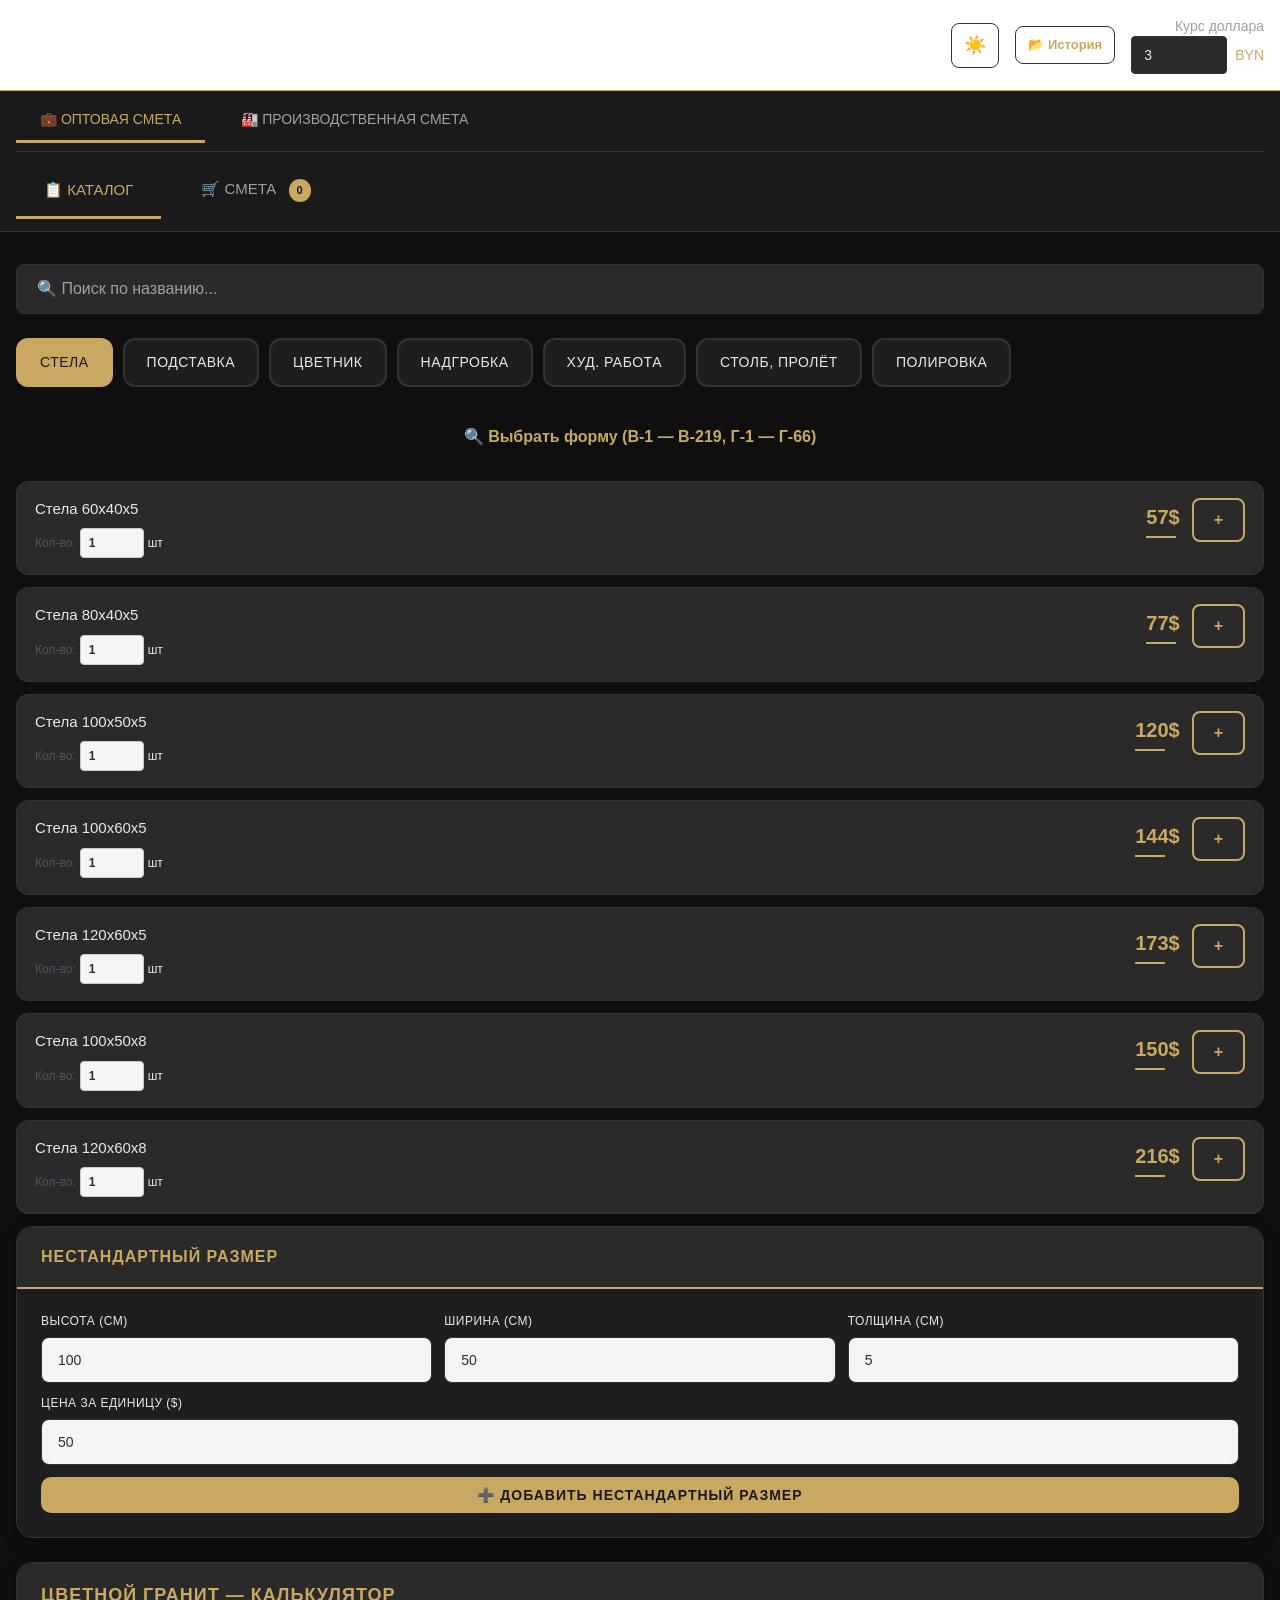
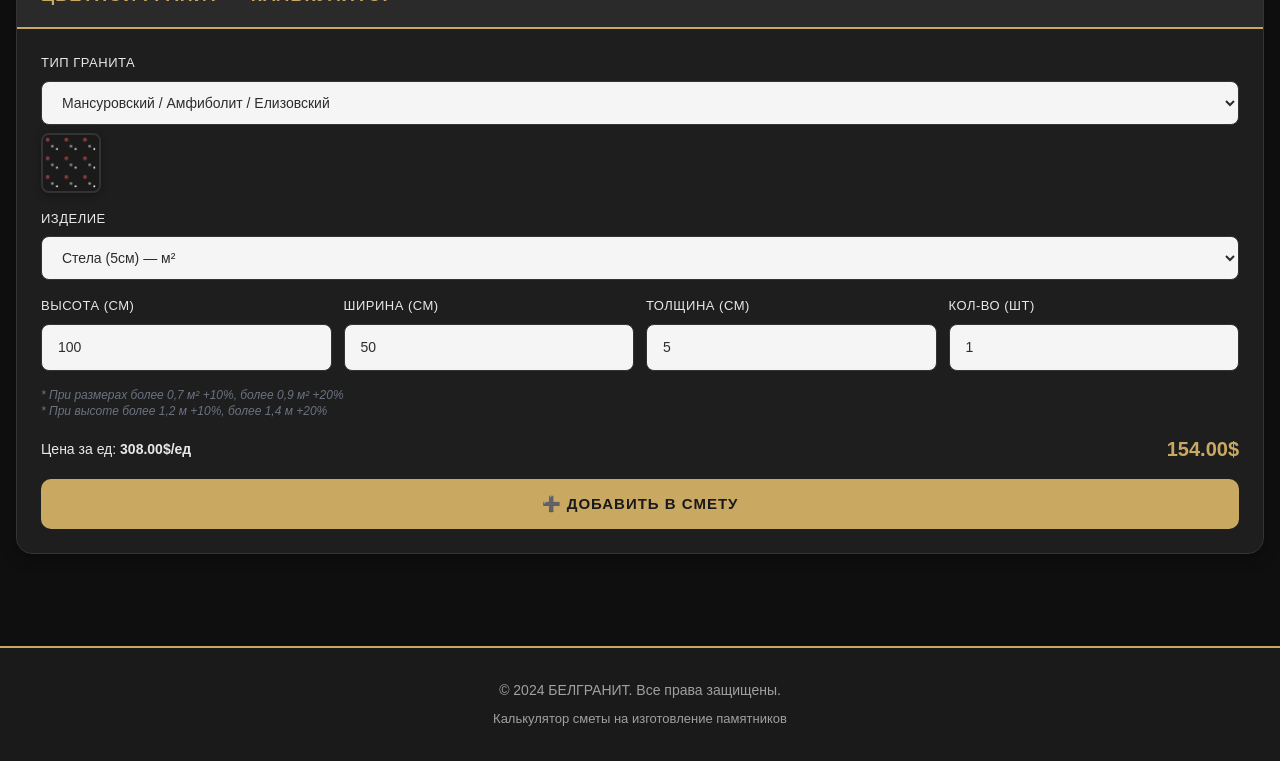
==== index.html @ 0e10f65a "BELGRANIT smeta calculator" ====
<!DOCTYPE html>
<html lang="ru">
<head>
  <meta charset="UTF-8">
  <meta name="viewport" content="width=device-width, initial-scale=1.0">
  <title>БЕЛГРАНИТ - Калькулятор сметы</title>
  <script src="tailwind.min.js"></script>
  <link rel="stylesheet" href="styles.css">
</head>
<body class="bg-gray-50">

<!-- Header -->
<header class="bg-white border-b shadow-sm sticky top-0 z-50">
  <div class="container mx-auto px-4 py-4">
    <div class="flex items-center justify-between">
      <div class="flex items-center gap-4">
        <img src="logo.png" alt="БЕЛГРАНИТ" class="h-14" onerror="this.style.display='none'">
      </div>
      <div class="flex items-center gap-4">
        <button id="theme_btn" onclick="toggleTheme()" title="Сменить тему"
          style="background:transparent; border:1px solid var(--border); border-radius:8px; padding:8px 12px; cursor:pointer; font-size:18px; color:var(--text);">🌙</button>
        <button onclick="showHistoryModal()" title="История смет"
          style="background:transparent; border:1px solid var(--border); border-radius:8px; padding:8px 12px; cursor:pointer; font-size:13px; color:var(--primary); font-weight:600;">
          📂 История
        </button>
        <div class="text-right">
          <div class="text-sm" style="color: var(--text-light);">Курс доллара</div>
          <div class="flex items-center gap-2">
            <input type="number" id="rate" value="3" step="0.01" class="w-24 px-3 py-2 border rounded text-sm" oninput="updateRate()" style="background: var(--dark-light); color: var(--text); border-color: var(--border);">
            <span class="text-sm font-medium" style="color: var(--primary);">BYN</span>
          </div>
        </div>
      </div>
    </div>
  </div>
</header>
</header>

<!-- Main Tabs -->
<div class="bg-white border-b" style="background: var(--dark); border-color: var(--border);">
  <div class="container mx-auto px-4">
    <!-- Mode Switcher -->
    <div class="flex gap-3 py-2 border-b" style="border-color: var(--border);">
      <button id="mode_wholesale" onclick="switchMode('wholesale')" class="mode-tab active">
        💼 ОПТОВАЯ СМЕТА
      </button>
      <button id="mode_production" onclick="switchMode('production')" class="mode-tab">
        🏭 ПРОИЗВОДСТВЕННАЯ СМЕТА
      </button>
    </div>
    
    <!-- View Tabs -->
    <div class="flex gap-3 py-3">
      <button id="tab_catalog" onclick="switchTab('catalog')" class="main-tab active">
        📋 КАТАЛОГ
      </button>
      <button id="tab_estimate" onclick="switchTab('estimate')" class="main-tab">
        🛒 СМЕТА <span id="cart_count" class="cart-badge">0</span>
      </button>
    </div>
  </div>
</div>

<!-- Catalog View -->
<div id="catalog_view" class="container mx-auto px-4 py-8" style="background: var(--bg);">
  
  <!-- Search -->
  <div class="mb-6">
    <input type="text" id="search" placeholder="🔍 Поиск по названию..." class="w-full px-5 py-3 border rounded-lg text-base" oninput="filterItems()" style="background: var(--dark-light); color: var(--text); border-color: var(--border);">
  </div>

  <!-- Category Tabs -->
  <div class="category-tabs mb-8">
    <button class="cat-tab active" data-cat="stele" onclick="switchCategory('stele')">Стела</button>
    <button class="cat-tab" data-cat="pedestal" onclick="switchCategory('pedestal')">Подставка</button>
    <button class="cat-tab" data-cat="flowerbed" onclick="switchCategory('flowerbed')">Цветник</button>
    <button class="cat-tab" data-cat="gravestone" onclick="switchCategory('gravestone')">Надгробка</button>
    <button class="cat-tab" data-cat="art" onclick="switchCategory('art')">Худ. работа</button>
    <button class="cat-tab" data-cat="post" onclick="switchCategory('post')">Столб, пролёт</button>
    <button class="cat-tab" data-cat="polish" onclick="switchCategory('polish')">Полировка</button>
  </div>

  <!-- Form Selector -->
  <div class="mb-8 text-center">
    <button onclick="showFormSelector()" class="text-base font-semibold hover:underline" style="color: var(--primary);">
      🔍 Выбрать форму (В-1 — В-219, Г-1 — Г-66)
    </button>
  </div>

  <!-- Items List -->
  <div id="items_list" class="space-y-3"></div>

  <!-- Granite Calculator -->
  <div id="granite_calculator" class="card mt-6">
    <div class="card-header">
      <h3 class="font-bold text-lg">ЦВЕТНОЙ ГРАНИТ — КАЛЬКУЛЯТОР</h3>
    </div>
    <div class="card-body space-y-4">
      <div>
        <label class="label">Тип гранита</label>
        <select id="granite_type" class="input-field" onchange="calcGranite()">
          <option value="mansurovsky">Мансуровский / Амфиболит / Елизовский</option>
          <option value="kapustinsky">Капустинский / Уральский серый</option>
          <option value="pokostovsky">Мрамор «Коелга» / Лабрадорит / Покостовский</option>
          <option value="baltikgrin">Балтик-грин / Бармораль ред / Куру грей</option>
          <option value="aurora">Аврора / Лезник / Висконт-Уайт</option>
          <option value="bluepearl">Блю перл</option>
          <option value="gabbro">Габбро-диабаз</option>
        </select>
        <div id="granite_colors" class="flex gap-2 mt-2"></div>
      </div>
      <div>
        <label class="label">Изделие</label>
        <select id="granite_product" class="input-field" onchange="calcGranite()">
          <option value="stele_5">Стела (5см) — м²</option>
          <option value="stele_8">Стела (8см) — м²</option>
          <option value="stele_10">Стела (10см) — м²</option>
          <option value="gravestone_3">Надгробка (3см) — м²</option>
          <option value="gravestone_5">Надгробка (5см) — м²</option>
          <option value="gravestone_8">Надгробка (8см) — м²</option>
          <option value="pedestal">Подставка — м³</option>
          <option value="flowerbed">Цветник 8х5 — м.п.</option>
          <option value="post">Столб 10х10 — м.п.</option>
        </select>
      </div>
      <div class="grid grid-cols-4 gap-3">
        <div>
          <label class="label">Высота (см)</label>
          <input type="number" id="granite_h" value="100" class="input-field" oninput="calcGranite()">
        </div>
        <div>
          <label class="label">Ширина (см)</label>
          <input type="number" id="granite_w" value="50" class="input-field" oninput="calcGranite()">
        </div>
        <div>
          <label class="label">Толщина (см)</label>
          <input type="number" id="granite_t" value="5" class="input-field" oninput="calcGranite()">
        </div>
        <div>
          <label class="label">Кол-во (шт)</label>
          <input type="number" id="granite_qty" value="1" min="1" class="input-field" oninput="calcGranite()">
        </div>
      </div>
      <div class="text-xs text-gray-500 italic">
        * При размерах более 0,7 м² +10%, более 0,9 м² +20%<br>
        * При высоте более 1,2 м +10%, более 1,4 м +20%
      </div>
      <div class="flex items-center justify-between text-sm">
        <span>Цена за ед: <strong id="granite_unit_price">94$/ед</strong></span>
        <span class="text-xl font-bold text-primary" id="granite_total">47.00$</span>
      </div>
      <button onclick="addGraniteToCart()" class="btn-add w-full">
        ➕ Добавить в смету
      </button>
    </div>
  </div>

</div>

<!-- Estimate View -->
<div id="estimate_view" class="container mx-auto px-4 py-8 hidden" style="background: var(--bg);">
  
  <div class="grid grid-cols-1 lg:grid-cols-3 gap-8">
    
    <!-- Cart Items -->
    <div class="lg:col-span-2">
      <div class="card">
        <div class="card-header flex justify-between items-center">
          <h3 class="font-bold text-lg">Позиции сметы</h3>
          <button onclick="clearCart()" class="text-sm text-red-600 hover:text-red-800">Очистить всё</button>
        </div>
        <div class="card-body">
          <div id="cart_items" class="space-y-2"></div>
          <div id="cart_empty" class="text-center py-8 text-gray-400">
            Смета пуста. Добавьте позиции из каталога.
          </div>
        </div>
      </div>

      <!-- Client Info -->
      <div class="card mt-4">
        <div class="card-header">
          <h3 class="font-bold">Информация о заказчике</h3>
        </div>
        <div class="card-body space-y-3">
          <div class="grid grid-cols-2 gap-3">
            <input type="text" id="client_name" placeholder="ФИО заказчика" class="input-field">
            <input type="tel" id="client_phone" placeholder="+375 29 123-45-67" class="input-field">
          </div>
          <div>
            <input type="date" id="order_date" class="input-field">
          </div>
          <textarea id="order_note" rows="2" placeholder="Примечание..." class="input-field"></textarea>
        </div>
      </div>
    </div>

    <!-- Summary -->
    <div class="lg:col-span-1">
      <div class="card sticky top-20">
        <div class="summary-header">ИТОГО</div>
        <div class="card-body space-y-3">
          <div class="summary-row">
            <span>Позиций:</span>
            <span id="sum_count">0</span>
          </div>

          <!-- Наценка / Скидка -->
          <div class="space-y-2 pb-2" style="border-bottom: 1px solid var(--border);">
            <div class="flex items-center gap-2">
              <label class="text-xs" style="color:var(--text-light); width:70px;">Наценка %</label>
              <input type="number" id="markup_val" value="0" min="0" max="200" step="1"
                class="w-20 px-2 py-1 text-sm border rounded"
                style="background:var(--input-bg);color:var(--input-text);"
                onchange="setMarkup(this.value)">
            </div>
            <div class="flex items-center gap-2">
              <label class="text-xs" style="color:var(--text-light); width:70px;">Скидка %</label>
              <input type="number" id="discount_val" value="0" min="0" max="100" step="1"
                class="w-20 px-2 py-1 text-sm border rounded"
                style="background:var(--input-bg);color:var(--input-text);"
                onchange="setDiscount(this.value)">
            </div>
          </div>

          <!-- Разбивка по категориям -->
          <div id="category_breakdown" class="space-y-0 text-sm"></div>

          <div class="summary-row" style="border-top: 1px solid var(--border); padding-top:10px;">
            <span>Итого ($):</span>
            <span id="sum_usd" style="color:var(--primary); font-weight:700;">$0</span>
          </div>
          <div class="summary-row font-bold text-lg">
            <span>Итого (BYR):</span>
            <span id="sum_byr" class="text-primary">0 руб.</span>
          </div>
          
          <div class="pt-3 space-y-2" style="border-top: 1px solid var(--border);">
            <button onclick="saveEstimate()" class="btn-secondary w-full">💾 Сохранить смету</button>
            <button onclick="printEstimate()" class="btn-primary w-full">🖨 Печать</button>
            <button onclick="copyEstimate()" class="btn-secondary w-full">📋 Копировать</button>
            <div class="text-center text-sm mt-3" style="color:var(--text-light)">Поделиться:</div>
            <div class="flex gap-2 justify-center flex-wrap">
              <button onclick="shareViber()" class="share-btn">
                <svg width="16" height="16" viewBox="0 0 24 24" fill="currentColor"><path d="M11.4 0C9.473.028 5.333.344 3.02 2.467 1.302 4.187.696 6.7.633 9.817.57 12.933.488 18.617 6.55 20.42h.005l-.004 2.539s-.037.98.61 1.177c.777.237 1.234-.5 1.98-1.302.407-.44.97-1.084 1.397-1.58 3.85.323 6.812-.417 7.149-.525.776-.253 5.176-.816 5.892-6.657.74-6.02-.36-9.83-2.34-11.546l-.01-.005C19.683.51 15.756.015 11.4 0zm.058 1.693c3.88.014 7.36.44 8.827 1.827 1.67 1.55 2.577 4.94 1.91 10.28-.616 4.94-4.05 5.22-4.71 5.43-.28.09-2.88.737-6.14.465 0 0-2.43 2.93-3.19 3.71-.12.13-.26.17-.35.15-.13-.03-.17-.19-.16-.41l.02-4.19c-5.12-1.48-4.8-6.38-4.74-8.97.055-2.6.567-4.73 2.02-6.15 1.862-1.82 5.41-2.134 7.45-2.14z"/></svg>
                Viber
              </button>
              <button onclick="shareTG()" class="share-btn">
                <svg width="16" height="16" viewBox="0 0 24 24" fill="currentColor"><path d="M12 0C5.373 0 0 5.373 0 12s5.373 12 12 12 12-5.373 12-12S18.627 0 12 0zm5.894 8.221l-1.97 9.28c-.145.658-.537.818-1.084.508l-3-2.21-1.446 1.394c-.14.18-.357.295-.6.295-.002 0-.003 0-.005 0l.213-3.054 5.56-5.022c.24-.213-.054-.334-.373-.121l-6.869 4.326-2.96-.924c-.64-.203-.658-.64.135-.954l11.566-4.458c.538-.196 1.006.128.832.941z"/></svg>
                Telegram
              </button>
              <button onclick="shareWA()" class="share-btn">
                <svg width="16" height="16" viewBox="0 0 24 24" fill="currentColor"><path d="M17.472 14.382c-.297-.149-1.758-.867-2.03-.967-.273-.099-.471-.148-.67.15-.197.297-.767.966-.94 1.164-.173.199-.347.223-.644.075-.297-.15-1.255-.463-2.39-1.475-.883-.788-1.48-1.761-1.653-2.059-.173-.297-.018-.458.13-.606.134-.133.298-.347.446-.52.149-.174.198-.298.298-.497.099-.198.05-.371-.025-.52-.075-.149-.669-1.612-.916-2.207-.242-.579-.487-.5-.669-.51-.173-.008-.371-.01-.57-.01-.198 0-.52.074-.792.372-.272.297-1.04 1.016-1.04 2.479 0 1.462 1.065 2.875 1.213 3.074.149.198 2.096 3.2 5.077 4.487.709.306 1.262.489 1.694.625.712.227 1.36.195 1.871.118.571-.085 1.758-.719 2.006-1.413.248-.694.248-1.289.173-1.413-.074-.124-.272-.198-.57-.347m-5.421 7.403h-.004a9.87 9.87 0 01-5.031-1.378l-.361-.214-3.741.982.998-3.648-.235-.374a9.86 9.86 0 01-1.51-5.26c.001-5.45 4.436-9.884 9.888-9.884 2.64 0 5.122 1.03 6.988 2.898a9.825 9.825 0 012.893 6.994c-.003 5.45-4.437 9.884-9.885 9.884m8.413-18.297A11.815 11.815 0 0012.05 0C5.495 0 .16 5.335.157 11.892c0 2.096.547 4.142 1.588 5.945L.057 24l6.305-1.654a11.882 11.882 0 005.683 1.448h.005c6.554 0 11.89-5.335 11.893-11.893a11.821 11.821 0 00-3.48-8.413Z"/></svg>
                WhatsApp
              </button>
            </div>
          </div>
        </div>
      </div>
    </div>

  </div>
</div>

<!-- History Modal -->
<div id="history_modal" class="modal hidden">
  <div class="modal-content">
    <div class="flex justify-between items-center mb-4">
      <h3 class="text-lg font-bold" style="color:var(--primary)">📂 История смет</h3>
      <button onclick="closeHistoryModal()" style="font-size:24px; background:none; border:none; cursor:pointer; color:var(--text);">&times;</button>
    </div>
    <div id="history_list" class="max-h-96 overflow-y-auto space-y-1"></div>
  </div>
</div>

<!-- Form Selector Modal -->
<div id="form_modal" class="modal hidden">
  <div class="modal-content">
    <div class="flex justify-between items-center mb-4">
      <h3 class="text-lg font-bold">Выбор формы стелы</h3>
      <button onclick="closeFormModal()" class="text-2xl">&times;</button>
    </div>
    <div class="mb-4">
      <input type="text" id="form_search" placeholder="Поиск формы (В-1, Г-10...)" class="input-field" oninput="filterForms()">
    </div>
    <div id="forms_list" class="max-h-96 overflow-y-auto space-y-1"></div>
  </div>
</div>

<!-- Footer -->
<footer style="background: var(--dark); border-top: 2px solid var(--primary); margin-top: 60px;">
  <div class="container mx-auto px-4 py-8">
    <div class="text-center">
      <p style="color: var(--text-light); font-size: 14px;">
        © 2024 БЕЛГРАНИТ. Все права защищены.
      </p>
      <p style="color: var(--text-light); font-size: 13px; margin-top: 8px;">
        Калькулятор сметы на изготовление памятников
      </p>
    </div>
  </div>
</footer>

<script src="app.js"></script>
</body>
</html>
---- styles.css ----
/* БЕЛГРАНИТ Calculator - Inspired by belgranit.by */

:root {
  --primary: #c9a961;
  --primary-dark: #a08647;
  --primary-light: #d4b876;
  --dark: #1a1a1a;
  --dark-light: #2a2a2a;
  --dark-lighter: #3a3a3a;
  --bg: #0f0f0f;
  --card-bg: #1e1e1e;
  --text: #e8e8e8;
  --text-light: #a0a0a0;
  --border: #333333;
  --shadow: rgba(201, 169, 97, 0.15);
  --input-bg: #f5f5f5;
  --input-text: #2c2c2c;
}

* {
  margin: 0;
  padding: 0;
  box-sizing: border-box;
}

body {
  font-family: 'Segoe UI', 'Roboto', 'Arial', sans-serif;
  background: var(--bg);
  color: var(--text);
  line-height: 1.6;
}

.container {
  max-width: 1200px;
}

/* Header */
header {
  background: var(--dark);
  border-bottom: 2px solid var(--primary);
  box-shadow: 0 2px 10px rgba(0,0,0,0.5);
}

/* Tabs */
.mode-tab {
  padding: 10px 24px;
  border: none;
  background: transparent;
  font-weight: 500;
  font-size: 14px;
  color: var(--text-light);
  cursor: pointer;
  border-radius: 0;
  transition: all 0.3s ease;
  border-bottom: 3px solid transparent;
}

.mode-tab.active {
  background: transparent;
  color: var(--primary);
  border-bottom-color: var(--primary);
}

.mode-tab:hover:not(.active) {
  color: var(--primary-light);
}

.main-tab {
  padding: 14px 28px;
  border: none;
  background: transparent;
  font-weight: 500;
  font-size: 15px;
  color: var(--text-light);
  cursor: pointer;
  border-bottom: 3px solid transparent;
  transition: all 0.3s ease;
}

.main-tab.active {
  color: var(--primary);
  border-bottom-color: var(--primary);
}

.main-tab:hover:not(.active) {
  color: var(--primary-light);
}

.cart-badge {
  display: inline-block;
  background: var(--primary);
  color: var(--dark);
  font-size: 11px;
  padding: 3px 8px;
  border-radius: 12px;
  margin-left: 8px;
  font-weight: 700;
}

/* Category Tabs */
.category-tabs {
  display: flex;
  gap: 10px;
  overflow-x: auto;
  padding-bottom: 6px;
}

.cat-tab {
  padding: 12px 22px;
  border: 2px solid var(--border);
  background: var(--card-bg);
  border-radius: 12px;
  font-size: 14px;
  font-weight: 500;
  color: var(--text);
  cursor: pointer;
  white-space: nowrap;
  transition: all 0.3s ease;
  text-transform: uppercase;
  letter-spacing: 0.5px;
}

.cat-tab:hover {
  border-color: var(--primary);
  color: var(--primary);
  background: var(--dark-light);
}

.cat-tab.active {
  background: var(--primary);
  color: var(--dark);
  border-color: var(--primary);
}

/* Art Subcategory Tabs */
.art-subcategory-tabs {
  display: flex;
  gap: 8px;
  overflow-x: auto;
  padding: 16px 0;
  border-bottom: 1px solid var(--border);
}

.art-subcat-tab {
  padding: 10px 18px;
  border: 1px solid var(--border);
  background: var(--card-bg);
  border-radius: 8px;
  font-size: 13px;
  font-weight: 500;
  color: var(--text-light);
  cursor: pointer;
  white-space: nowrap;
  transition: all 0.3s ease;
}

.art-subcat-tab:hover {
  border-color: var(--primary);
  color: var(--primary);
}

.art-subcat-tab.active {
  background: var(--primary);
  color: var(--dark);
  border-color: var(--primary);
}

/* Cards */
.card {
  background: var(--card-bg);
  border-radius: 16px;
  border: 1px solid var(--border);
  overflow: hidden;
  box-shadow: 0 4px 15px rgba(0,0,0,0.3);
}

.card-header {
  background: var(--dark-light);
  padding: 18px 24px;
  border-bottom: 2px solid var(--primary);
}

.card-header h3 {
  color: var(--primary);
  text-transform: uppercase;
  letter-spacing: 1px;
  font-weight: 600;
}

.card-body {
  padding: 24px;
}

/* Item Card */
.item-card {
  display: flex;
  justify-content: space-between;
  align-items: flex-start;
  padding: 16px 18px;
  background: var(--dark-light);
  border: 1px solid var(--border);
  border-radius: 12px;
  transition: all 0.3s ease;
  gap: 14px;
}

.item-card:hover {
  border-color: var(--primary);
  box-shadow: 0 0 15px var(--shadow);
  background: var(--dark-lighter);
}

.item-name {
  font-weight: 500;
  color: var(--text);
  font-size: 15px;
}

.item-unit {
  font-size: 12px;
  color: var(--text-light);
}

.item-price {
  font-size: 20px;
  font-weight: 700;
  color: var(--primary);
}

.item-add-btn {
  padding: 8px 20px;
  background: transparent;
  border: 2px solid var(--primary);
  border-radius: 8px;
  font-size: 16px;
  font-weight: 600;
  color: var(--primary);
  cursor: pointer;
  transition: all 0.3s ease;
}

.item-add-btn:hover {
  background: var(--primary);
  color: var(--dark);
}

/* Form Elements */
.label {
  display: block;
  font-size: 13px;
  font-weight: 500;
  color: var(--text);
  margin-bottom: 8px;
  text-transform: uppercase;
  letter-spacing: 0.5px;
}

.input-field {
  width: 100%;
  padding: 12px 16px;
  border: 1px solid var(--border);
  border-radius: 8px;
  font-size: 14px;
  transition: all 0.3s ease;
  background: var(--input-bg);
  color: var(--input-text);
}

.input-field:focus {
  outline: none;
  border-color: var(--primary);
  box-shadow: 0 0 0 2px rgba(201, 169, 97, 0.2);
}

/* Small input fields in cards and cart */
.item-card input[type="number"],
.cart-item input[type="number"] {
  background: var(--input-bg) !important;
  color: var(--input-text) !important;
  border: 1px solid #ccc !important;
  padding: 6px 8px !important;
  font-weight: 600 !important;
}

.item-card input[type="number"]:focus,
.cart-item input[type="number"]:focus {
  border-color: var(--primary) !important;
  outline: none !important;
}

/* Buttons */
.btn-add {
  padding: 14px 28px;
  background: var(--primary);
  color: var(--dark);
  border: none;
  border-radius: 10px;
  font-weight: 600;
  font-size: 15px;
  cursor: pointer;
  transition: all 0.3s ease;
  text-transform: uppercase;
  letter-spacing: 1px;
}

.btn-add:hover {
  background: var(--primary-light);
  box-shadow: 0 4px 20px var(--shadow);
}

.btn-primary {
  padding: 14px 28px;
  background: var(--primary);
  color: var(--dark);
  border: none;
  border-radius: 10px;
  font-weight: 600;
  font-size: 14px;
  cursor: pointer;
  transition: all 0.3s ease;
  text-transform: uppercase;
  letter-spacing: 0.5px;
}

.btn-primary:hover {
  background: var(--primary-light);
  box-shadow: 0 4px 20px var(--shadow);
}

.btn-secondary {
  padding: 12px 26px;
  background: transparent;
  color: var(--text);
  border: 2px solid var(--border);
  border-radius: 10px;
  font-weight: 500;
  font-size: 14px;
  cursor: pointer;
  transition: all 0.3s ease;
  text-transform: uppercase;
  letter-spacing: 0.5px;
}

.btn-secondary:hover {
  border-color: var(--primary);
  color: var(--primary);
}

.share-btn {
  padding: 10px 18px;
  background: var(--dark-light);
  border: 1px solid var(--border);
  border-radius: 8px;
  font-size: 13px;
  font-weight: 500;
  cursor: pointer;
  transition: all 0.3s ease;
  display: flex;
  align-items: center;
  gap: 8px;
  color: var(--text);
}

.share-btn:hover {
  background: var(--primary);
  color: var(--dark);
  border-color: var(--primary);
}

.share-btn svg {
  fill: currentColor;
}

/* Summary */
.summary-header {
  background: var(--primary);
  color: var(--dark);
  padding: 18px 24px;
  font-weight: 700;
  text-align: center;
  letter-spacing: 1.5px;
  text-transform: uppercase;
  font-size: 16px;
}

.summary-row {
  display: flex;
  justify-content: space-between;
  padding: 12px 0;
  font-size: 15px;
  border-bottom: 1px solid var(--border);
}

.summary-row:last-child {
  border-bottom: none;
}

.text-primary {
  color: var(--primary);
}

/* Cart Item */
.cart-item {
  display: flex;
  justify-content: space-between;
  align-items: flex-start;
  padding: 16px;
  background: var(--dark-light);
  border-radius: 12px;
  margin-bottom: 12px;
  gap: 14px;
  border: 1px solid var(--border);
  transition: all 0.3s ease;
}

.cart-item:hover {
  border-color: var(--primary);
  box-shadow: 0 0 10px var(--shadow);
}

.cart-item-image {
  width: 60px;
  height: 80px;
  object-fit: cover;
  border-radius: 6px;
  border: 1px solid var(--border);
  flex-shrink: 0;
}

.cart-item-remove {
  color: #e74c3c;
  cursor: pointer;
  font-weight: 700;
  font-size: 22px;
  padding: 4px 10px;
  line-height: 1;
  transition: all 0.3s ease;
}

.cart-item-remove:hover {
  background: rgba(231, 76, 60, 0.2);
  border-radius: 6px;
}

.cart-item-remove:hover {
  background: rgba(231, 76, 60, 0.2);
  border-radius: 4px;
}

/* Granite Color Swatches */
.granite-swatch {
  width: 45px;
  height: 45px;
  border-radius: 8px;
  border: 2px solid var(--border);
  cursor: pointer;
  transition: all 0.3s ease;
  box-shadow: 0 2px 8px rgba(0,0,0,0.3);
}

.granite-swatch:hover {
  border-color: var(--primary);
  transform: scale(1.15);
  box-shadow: 0 4px 15px var(--shadow);
}

.granite-texture {
  width: 60px;
  height: 60px;
  border-radius: 8px;
  border: 2px solid var(--border);
  cursor: pointer;
  transition: all 0.3s ease;
  box-shadow: 0 2px 8px rgba(0,0,0,0.3);
}

.granite-texture:hover {
  border-color: var(--primary);
  transform: scale(1.1);
  box-shadow: 0 4px 15px var(--shadow);
}

/* Form Preview Images */
.form-preview {
  width: 60px;
  height: 80px;
  object-fit: cover;
  border-radius: 6px;
  border: 1px solid var(--border);
  background: var(--dark-lighter);
}

.form-preview-placeholder {
  width: 60px;
  height: 60px;
  display: flex;
  align-items: center;
  justify-content: center;
  border-radius: 8px;
  border: 1px solid var(--border);
  background: var(--dark-lighter);
}

/* Modal */
.modal {
  position: fixed;
  top: 0;
  left: 0;
  right: 0;
  bottom: 0;
  background: rgba(0,0,0,0.85);
  display: flex;
  align-items: center;
  justify-content: center;
  z-index: 1000;
  backdrop-filter: blur(5px);
}

.modal-content {
  background: var(--card-bg);
  padding: 28px;
  border-radius: 16px;
  max-width: 650px;
  width: 90%;
  max-height: 85vh;
  overflow-y: auto;
  border: 2px solid var(--primary);
  box-shadow: 0 10px 40px rgba(0,0,0,0.5);
}

.hidden {
  display: none !important;
}

/* Utilities */
.flex-1 {
  flex: 1;
}

/* Search */
#search {
  background: var(--dark-light);
  color: var(--text);
  border: 1px solid var(--border);
}

#search:focus {
  border-color: var(--primary);
}

#search::placeholder {
  color: var(--text-light);
}

/* Scrollbar */
::-webkit-scrollbar {
  width: 10px;
  height: 10px;
}

::-webkit-scrollbar-track {
  background: var(--dark);
}

::-webkit-scrollbar-thumb {
  background: var(--primary);
  border-radius: 0;
}

::-webkit-scrollbar-thumb:hover {
  background: var(--primary-light);
}

/* ═══ PRINT STYLES ═══════════════════════════════════════════════════════════ */
@media print {
  @page {
    size: A4 portrait;
    margin: 10mm 12mm 10mm 12mm;
  }

  /* Скрываем всё лишнее */
  header,
  #tab_catalog, #tab_estimate,
  #mode_wholesale, #mode_production,
  .category-tabs, .art-subcategory-tabs,
  #granite_calculator, #catalog_view,
  .btn-primary, .btn-secondary, .btn-add,
  .share-btn, .item-add-btn,
  .cart-item-remove, .cart-qty-input, .cart-note-input,
  .cart-item input, .cart-item label, .cart-item span.text-xs,
  #markup_val, #discount_val,
  [onclick="clearCart()"],
  .mode-tab, .main-tab,
  footer,
  .modal {
    display: none !important;
  }

  /* Белый фон и чёрный текст */
  *, *::before, *::after {
    background: white !important;
    color: black !important;
    box-shadow: none !important;
    border-color: #ccc !important;
    -webkit-print-color-adjust: exact;
    print-color-adjust: exact;
  }

  body {
    font-size: 9pt;
    line-height: 1.3;
  }

  /* Показываем только смету */
  #estimate_view {
    display: block !important;
    padding: 0 !important;
  }

  /* Сетка — в одну колонку */
  #estimate_view .grid {
    display: block !important;
  }

  /* Карточки */
  .card {
    border: 1px solid #aaa !important;
    border-radius: 0 !important;
    margin-bottom: 4mm !important;
    page-break-inside: avoid;
  }

  .card-header {
    padding: 4px 8px !important;
    border-bottom: 1px solid #aaa !important;
    background: #f0f0f0 !important;
  }

  .card-header h3 {
    font-size: 9pt !important;
    color: black !important;
    letter-spacing: 0 !important;
  }

  .card-body {
    padding: 4px 8px !important;
  }

  /* Позиции сметы — таблицей */
  .cart-item {
    display: grid !important;
    grid-template-columns: auto 1fr auto !important;
    align-items: center !important;
    padding: 2px 4px !important;
    margin-bottom: 0 !important;
    border: none !important;
    border-bottom: 1px solid #e0e0e0 !important;
    border-radius: 0 !important;
    gap: 6px !important;
    background: white !important;
    page-break-inside: avoid;
  }

  .cart-item-image {
    width: 28px !important;
    height: 36px !important;
    border: none !important;
    object-fit: contain !important;
  }

  .cart-item .flex-1 .font-medium {
    font-size: 8pt !important;
    font-weight: 600 !important;
  }

  /* Скрываем поля qty/meters/note внутри cart-item при печати */
  .cart-item .flex,
  .cart-item .flex-wrap,
  .cart-item .cart-note-input {
    display: none !important;
  }

  /* Цена позиции */
  .cart-item .flex.flex-col.items-end,
  .cart-item > div:last-child {
    text-align: right !important;
    font-size: 9pt !important;
    font-weight: 700 !important;
    white-space: nowrap !important;
  }

  /* Показываем примечание как текст если заполнено */
  .cart-item-note-print {
    display: block !important;
    font-size: 7pt !important;
    color: #666 !important;
    font-style: italic;
  }

  /* Итого */
  .summary-header {
    font-size: 10pt !important;
    padding: 4px 8px !important;
    background: #e8e8e8 !important;
    color: black !important;
    text-align: center !important;
    border-bottom: 2px solid #999 !important;
  }

  .summary-row {
    padding: 3px 0 !important;
    font-size: 9pt !important;
    border-bottom: 1px solid #eee !important;
  }

  #category_breakdown .flex {
    display: flex !important;
    justify-content: space-between !important;
    font-size: 8pt !important;
    padding: 1px 0 !important;
    border-bottom: 1px dashed #ddd !important;
  }

  /* Инфо заказчика */
  .input-field {
    border: none !important;
    border-bottom: 1px solid #ccc !important;
    border-radius: 0 !important;
    padding: 2px 4px !important;
    font-size: 9pt !important;
    background: white !important;
  }

  /* Убрать sticky у итого */
  .sticky { position: static !important; }

  /* Логотип */
  header { display: none !important; }

  /* Печатный заголовок сметы */
  #estimate_view::before {
    content: 'БЕЛГРАНИТ — СМЕТА НА ПАМЯТНИК';
    display: block !important;
    text-align: center;
    font-size: 13pt;
    font-weight: 700;
    letter-spacing: 1px;
    padding-bottom: 4mm;
    border-bottom: 2px solid black;
    margin-bottom: 4mm;
  }
}

/* Responsive */
@media (max-width: 768px) {
  .category-tabs, .art-subcategory-tabs {
    flex-wrap: nowrap;
  }
  
  .item-card {
    flex-direction: column;
    align-items: flex-start;
  }
  
  .mode-tab, .main-tab {
    padding: 10px 16px;
    font-size: 13px;
  }
}

/* Additional Styling */
select.input-field {
  cursor: pointer;
}

select.input-field option {
  background: var(--dark-light);
  color: var(--text);
}

textarea.input-field {
  resize: vertical;
  min-height: 80px;
}

/* Logo */
header img {
  filter: brightness(1.2);
}

/* Emphasis on prices */
.item-price::after {
  content: '';
  display: block;
  width: 30px;
  height: 2px;
  background: var(--primary);
  margin-top: 4px;
}

/* Form selector button */
button[onclick="showFormSelector()"] {
  color: var(--primary);
  transition: all 0.3s ease;
}

button[onclick="showFormSelector()"]:hover {
  color: var(--primary-light);
  text-decoration: underline;
}

/* Cart qty/note inputs */
.cart-qty-input {
  background: var(--input-bg) !important;
  color: var(--input-text) !important;
  border: 1px solid #ccc !important;
  border-radius: 6px;
  font-weight: 600;
}

.cart-note-input {
  background: var(--input-bg) !important;
  color: var(--input-text) !important;
  border: 1px solid var(--border) !important;
  border-radius: 6px;
  font-style: italic;
}

.cart-note-input:focus {
  outline: none;
  border-color: var(--primary) !important;
}

/* Light theme overrides */
body.light-theme {
  background: var(--bg);
}
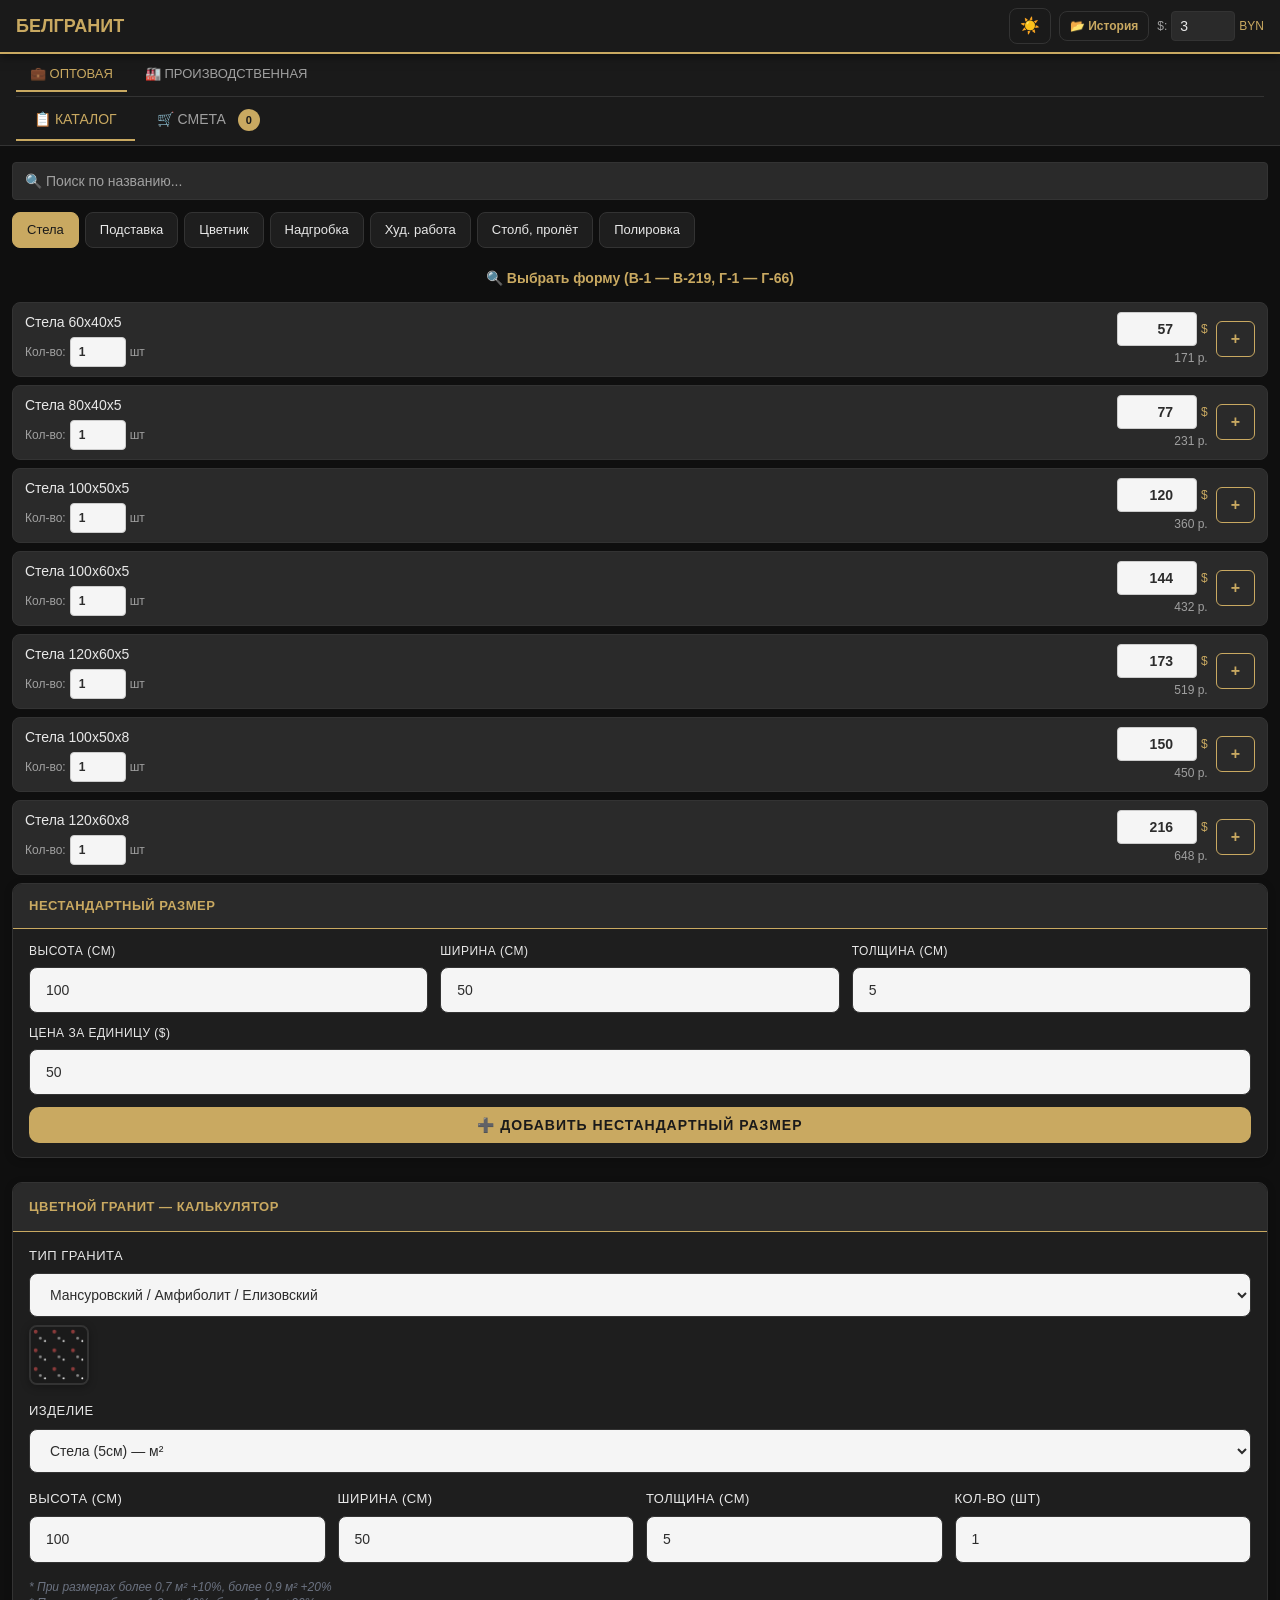
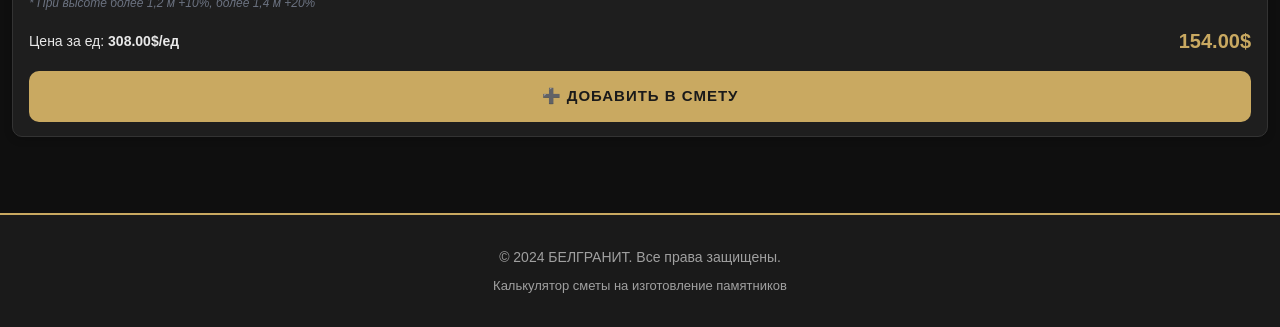
==== commit f5a417c4: "Update: compact layout, editable prices, logo fix" ====
--- a/index.html
+++ b/index.html
@@ -11,47 +11,43 @@
 <body class="bg-gray-50">
 
 <!-- Header -->
-<header class="bg-white border-b shadow-sm sticky top-0 z-50">
-  <div class="container mx-auto px-4 py-4">
+<header class="sticky top-0 z-50">
+  <div class="container mx-auto px-4 py-2">
     <div class="flex items-center justify-between">
-      <div class="flex items-center gap-4">
-        <img src="logo.png" alt="БЕЛГРАНИТ" class="h-14" onerror="this.style.display='none'">
-      </div>
-      <div class="flex items-center gap-4">
+      <div class="flex items-center gap-3">
+        <img src="logo.png" alt="БЕЛГРАНИТ" class="h-10" id="header_logo"
+          onerror="this.style.display='none'; document.getElementById('header_logo_text').style.display='block'">
+        <span id="header_logo_text" class="font-bold text-lg" style="color:var(--primary); display:none;">БЕЛГРАНИТ</span>
+      </div>
+      <div class="flex items-center gap-2">
         <button id="theme_btn" onclick="toggleTheme()" title="Сменить тему"
-          style="background:transparent; border:1px solid var(--border); border-radius:8px; padding:8px 12px; cursor:pointer; font-size:18px; color:var(--text);">🌙</button>
+          style="background:transparent; border:1px solid var(--border); border-radius:8px; padding:5px 10px; cursor:pointer; font-size:16px; color:var(--text);">🌙</button>
         <button onclick="showHistoryModal()" title="История смет"
-          style="background:transparent; border:1px solid var(--border); border-radius:8px; padding:8px 12px; cursor:pointer; font-size:13px; color:var(--primary); font-weight:600;">
+          style="background:transparent; border:1px solid var(--border); border-radius:8px; padding:5px 10px; cursor:pointer; font-size:12px; color:var(--primary); font-weight:600;">
           📂 История
         </button>
-        <div class="text-right">
-          <div class="text-sm" style="color: var(--text-light);">Курс доллара</div>
-          <div class="flex items-center gap-2">
-            <input type="number" id="rate" value="3" step="0.01" class="w-24 px-3 py-2 border rounded text-sm" oninput="updateRate()" style="background: var(--dark-light); color: var(--text); border-color: var(--border);">
-            <span class="text-sm font-medium" style="color: var(--primary);">BYN</span>
-          </div>
+        <div class="flex items-center gap-1">
+          <span class="text-xs" style="color: var(--text-light);">$:</span>
+          <input type="number" id="rate" value="3" step="0.01" class="w-16 px-2 py-1 border rounded text-sm" oninput="updateRate()" style="background: var(--dark-light); color: var(--text); border-color: var(--border);">
+          <span class="text-xs font-medium" style="color: var(--primary);">BYN</span>
         </div>
       </div>
     </div>
   </div>
 </header>
-</header>
 
 <!-- Main Tabs -->
-<div class="bg-white border-b" style="background: var(--dark); border-color: var(--border);">
+<div style="background: var(--dark); border-bottom: 1px solid var(--border);">
   <div class="container mx-auto px-4">
-    <!-- Mode Switcher -->
-    <div class="flex gap-3 py-2 border-b" style="border-color: var(--border);">
+    <div class="flex items-center gap-1 py-1 border-b" style="border-color: var(--border);">
       <button id="mode_wholesale" onclick="switchMode('wholesale')" class="mode-tab active">
-        💼 ОПТОВАЯ СМЕТА
+        💼 ОПТОВАЯ
       </button>
       <button id="mode_production" onclick="switchMode('production')" class="mode-tab">
-        🏭 ПРОИЗВОДСТВЕННАЯ СМЕТА
-      </button>
-    </div>
-    
-    <!-- View Tabs -->
-    <div class="flex gap-3 py-3">
+        🏭 ПРОИЗВОДСТВЕННАЯ
+      </button>
+    </div>
+    <div class="flex gap-1 py-1">
       <button id="tab_catalog" onclick="switchTab('catalog')" class="main-tab active">
         📋 КАТАЛОГ
       </button>
@@ -63,15 +59,15 @@
 </div>
 
 <!-- Catalog View -->
-<div id="catalog_view" class="container mx-auto px-4 py-8" style="background: var(--bg);">
+<div id="catalog_view" class="container mx-auto px-3 py-4">
   
   <!-- Search -->
-  <div class="mb-6">
-    <input type="text" id="search" placeholder="🔍 Поиск по названию..." class="w-full px-5 py-3 border rounded-lg text-base" oninput="filterItems()" style="background: var(--dark-light); color: var(--text); border-color: var(--border);">
+  <div class="mb-3">
+    <input type="text" id="search" placeholder="🔍 Поиск по названию..." class="w-full px-3 py-2 border rounded text-sm" oninput="filterItems()" style="background: var(--dark-light); color: var(--text); border-color: var(--border);">
   </div>
 
   <!-- Category Tabs -->
-  <div class="category-tabs mb-8">
+  <div class="category-tabs mb-4">
     <button class="cat-tab active" data-cat="stele" onclick="switchCategory('stele')">Стела</button>
     <button class="cat-tab" data-cat="pedestal" onclick="switchCategory('pedestal')">Подставка</button>
     <button class="cat-tab" data-cat="flowerbed" onclick="switchCategory('flowerbed')">Цветник</button>
@@ -82,14 +78,14 @@
   </div>
 
   <!-- Form Selector -->
-  <div class="mb-8 text-center">
-    <button onclick="showFormSelector()" class="text-base font-semibold hover:underline" style="color: var(--primary);">
+  <div class="mb-3 text-center">
+    <button onclick="showFormSelector()" class="text-sm font-semibold hover:underline" style="color: var(--primary);">
       🔍 Выбрать форму (В-1 — В-219, Г-1 — Г-66)
     </button>
   </div>
 
   <!-- Items List -->
-  <div id="items_list" class="space-y-3"></div>
+  <div id="items_list" class="space-y-2"></div>
 
   <!-- Granite Calculator -->
   <div id="granite_calculator" class="card mt-6">
@@ -159,7 +155,7 @@
 </div>
 
 <!-- Estimate View -->
-<div id="estimate_view" class="container mx-auto px-4 py-8 hidden" style="background: var(--bg);">
+<div id="estimate_view" class="container mx-auto px-3 py-4 hidden">
   
   <div class="grid grid-cols-1 lg:grid-cols-3 gap-8">
     
--- a/styles.css
+++ b/styles.css
@@ -43,37 +43,37 @@
 
 /* Tabs */
 .mode-tab {
-  padding: 10px 24px;
+  padding: 6px 14px;
+  border: none;
+  background: transparent;
+  font-weight: 500;
+  font-size: 13px;
+  color: var(--text-light);
+  cursor: pointer;
+  border-radius: 0;
+  transition: all 0.3s ease;
+  border-bottom: 2px solid transparent;
+}
+
+.mode-tab.active {
+  background: transparent;
+  color: var(--primary);
+  border-bottom-color: var(--primary);
+}
+
+.mode-tab:hover:not(.active) {
+  color: var(--primary-light);
+}
+
+.main-tab {
+  padding: 8px 18px;
   border: none;
   background: transparent;
   font-weight: 500;
   font-size: 14px;
   color: var(--text-light);
   cursor: pointer;
-  border-radius: 0;
-  transition: all 0.3s ease;
-  border-bottom: 3px solid transparent;
-}
-
-.mode-tab.active {
-  background: transparent;
-  color: var(--primary);
-  border-bottom-color: var(--primary);
-}
-
-.mode-tab:hover:not(.active) {
-  color: var(--primary-light);
-}
-
-.main-tab {
-  padding: 14px 28px;
-  border: none;
-  background: transparent;
-  font-weight: 500;
-  font-size: 15px;
-  color: var(--text-light);
-  cursor: pointer;
-  border-bottom: 3px solid transparent;
+  border-bottom: 2px solid transparent;
   transition: all 0.3s ease;
 }
 
@@ -100,24 +100,22 @@
 /* Category Tabs */
 .category-tabs {
   display: flex;
-  gap: 10px;
+  gap: 6px;
   overflow-x: auto;
-  padding-bottom: 6px;
+  padding-bottom: 2px;
 }
 
 .cat-tab {
-  padding: 12px 22px;
-  border: 2px solid var(--border);
+  padding: 7px 14px;
+  border: 1px solid var(--border);
   background: var(--card-bg);
-  border-radius: 12px;
-  font-size: 14px;
+  border-radius: 8px;
+  font-size: 13px;
   font-weight: 500;
   color: var(--text);
   cursor: pointer;
   white-space: nowrap;
   transition: all 0.3s ease;
-  text-transform: uppercase;
-  letter-spacing: 0.5px;
 }
 
 .cat-tab:hover {
@@ -168,75 +166,81 @@
 /* Cards */
 .card {
   background: var(--card-bg);
-  border-radius: 16px;
+  border-radius: 10px;
   border: 1px solid var(--border);
   overflow: hidden;
-  box-shadow: 0 4px 15px rgba(0,0,0,0.3);
+  box-shadow: 0 2px 8px rgba(0,0,0,0.2);
 }
 
 .card-header {
   background: var(--dark-light);
-  padding: 18px 24px;
-  border-bottom: 2px solid var(--primary);
+  padding: 10px 16px;
+  border-bottom: 1px solid var(--primary);
 }
 
 .card-header h3 {
   color: var(--primary);
   text-transform: uppercase;
-  letter-spacing: 1px;
+  letter-spacing: 0.5px;
   font-weight: 600;
+  font-size: 13px;
 }
 
 .card-body {
-  padding: 24px;
+  padding: 14px 16px;
 }
 
 /* Item Card */
 .item-card {
   display: flex;
   justify-content: space-between;
-  align-items: flex-start;
-  padding: 16px 18px;
+  align-items: center;
+  padding: 9px 12px;
   background: var(--dark-light);
   border: 1px solid var(--border);
-  border-radius: 12px;
-  transition: all 0.3s ease;
-  gap: 14px;
+  border-radius: 8px;
+  transition: all 0.2s ease;
+  gap: 10px;
 }
 
 .item-card:hover {
   border-color: var(--primary);
-  box-shadow: 0 0 15px var(--shadow);
-  background: var(--dark-lighter);
+  box-shadow: 0 0 8px var(--shadow);
 }
 
 .item-name {
   font-weight: 500;
   color: var(--text);
-  font-size: 15px;
+  font-size: 14px;
 }
 
 .item-unit {
-  font-size: 12px;
+  font-size: 11px;
   color: var(--text-light);
 }
 
 .item-price {
-  font-size: 20px;
+  font-size: 16px;
   font-weight: 700;
   color: var(--primary);
+  white-space: nowrap;
+}
+
+.item-price::after {
+  display: none;
 }
 
 .item-add-btn {
-  padding: 8px 20px;
+  padding: 5px 14px;
   background: transparent;
-  border: 2px solid var(--primary);
-  border-radius: 8px;
+  border: 1px solid var(--primary);
+  border-radius: 6px;
   font-size: 16px;
   font-weight: 600;
   color: var(--primary);
   cursor: pointer;
-  transition: all 0.3s ease;
+  transition: all 0.2s ease;
+  flex-shrink: 0;
 }
 
 .item-add-btn:hover {
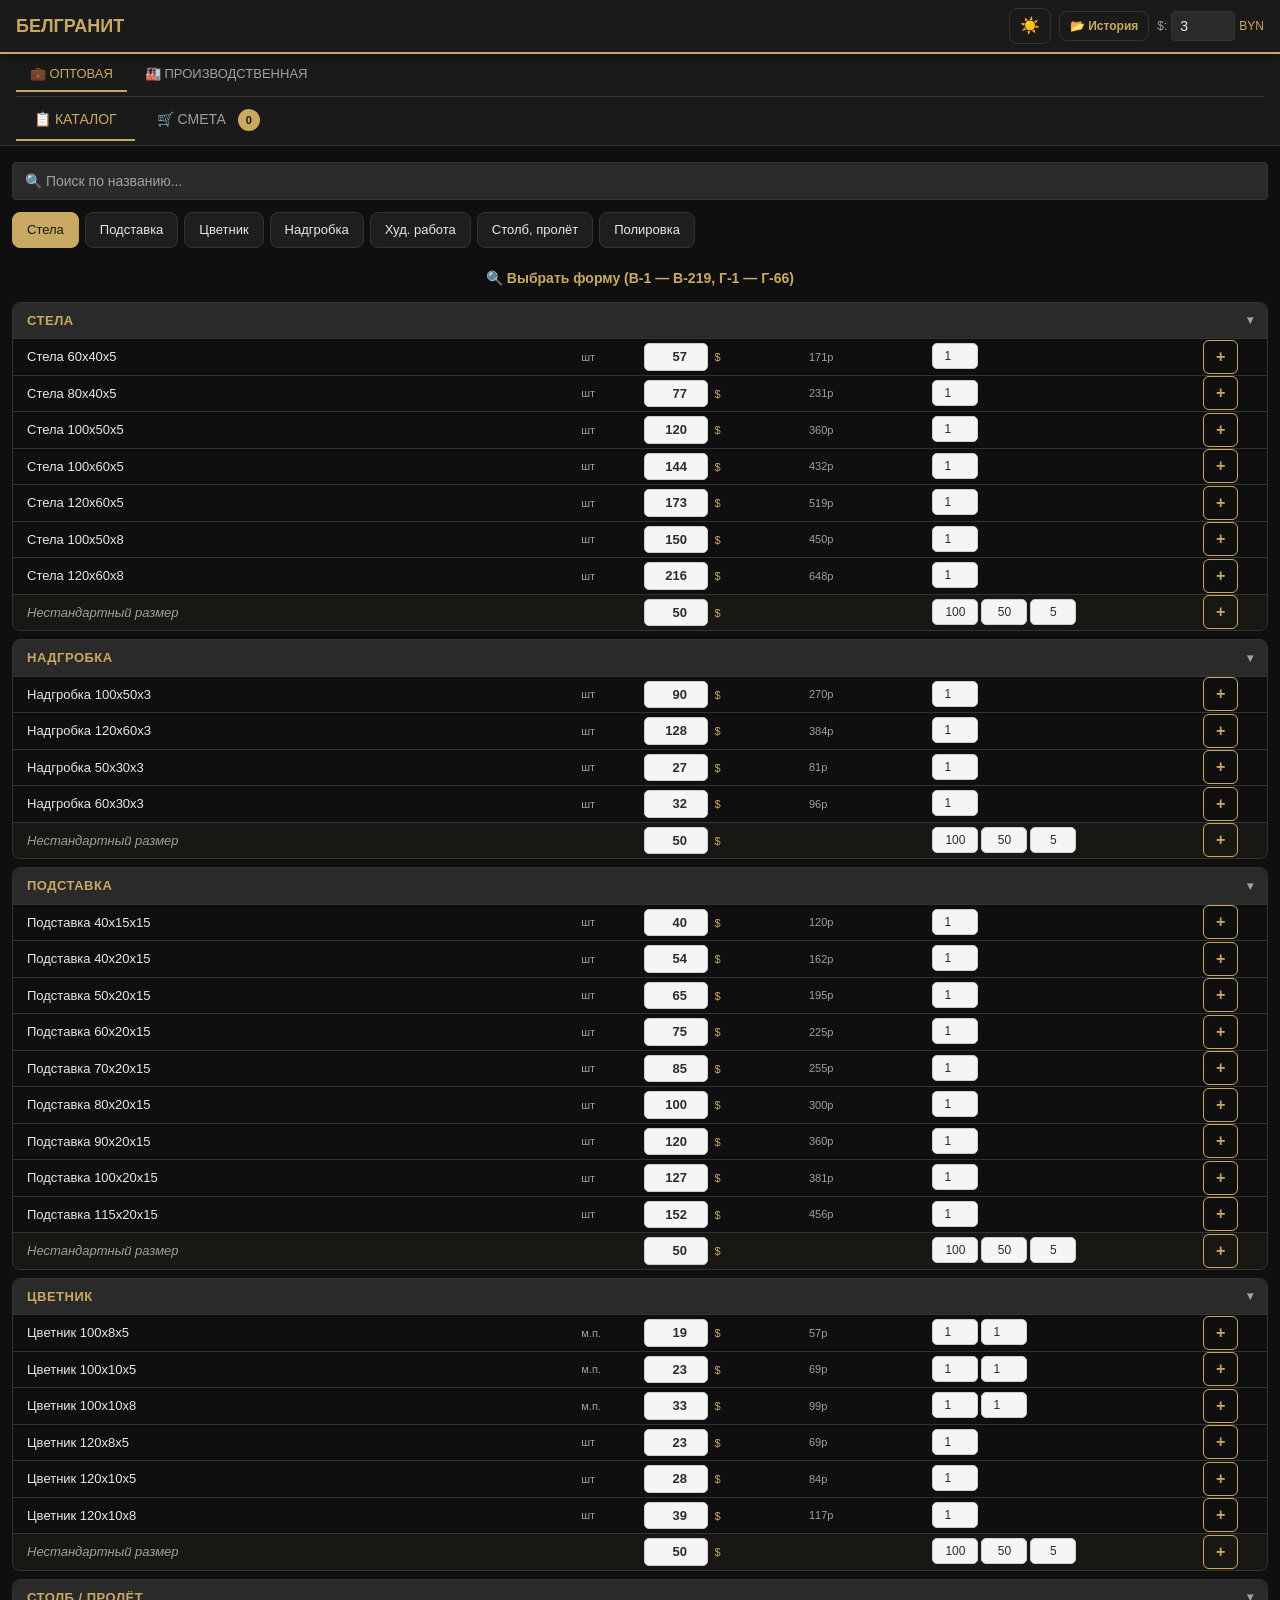
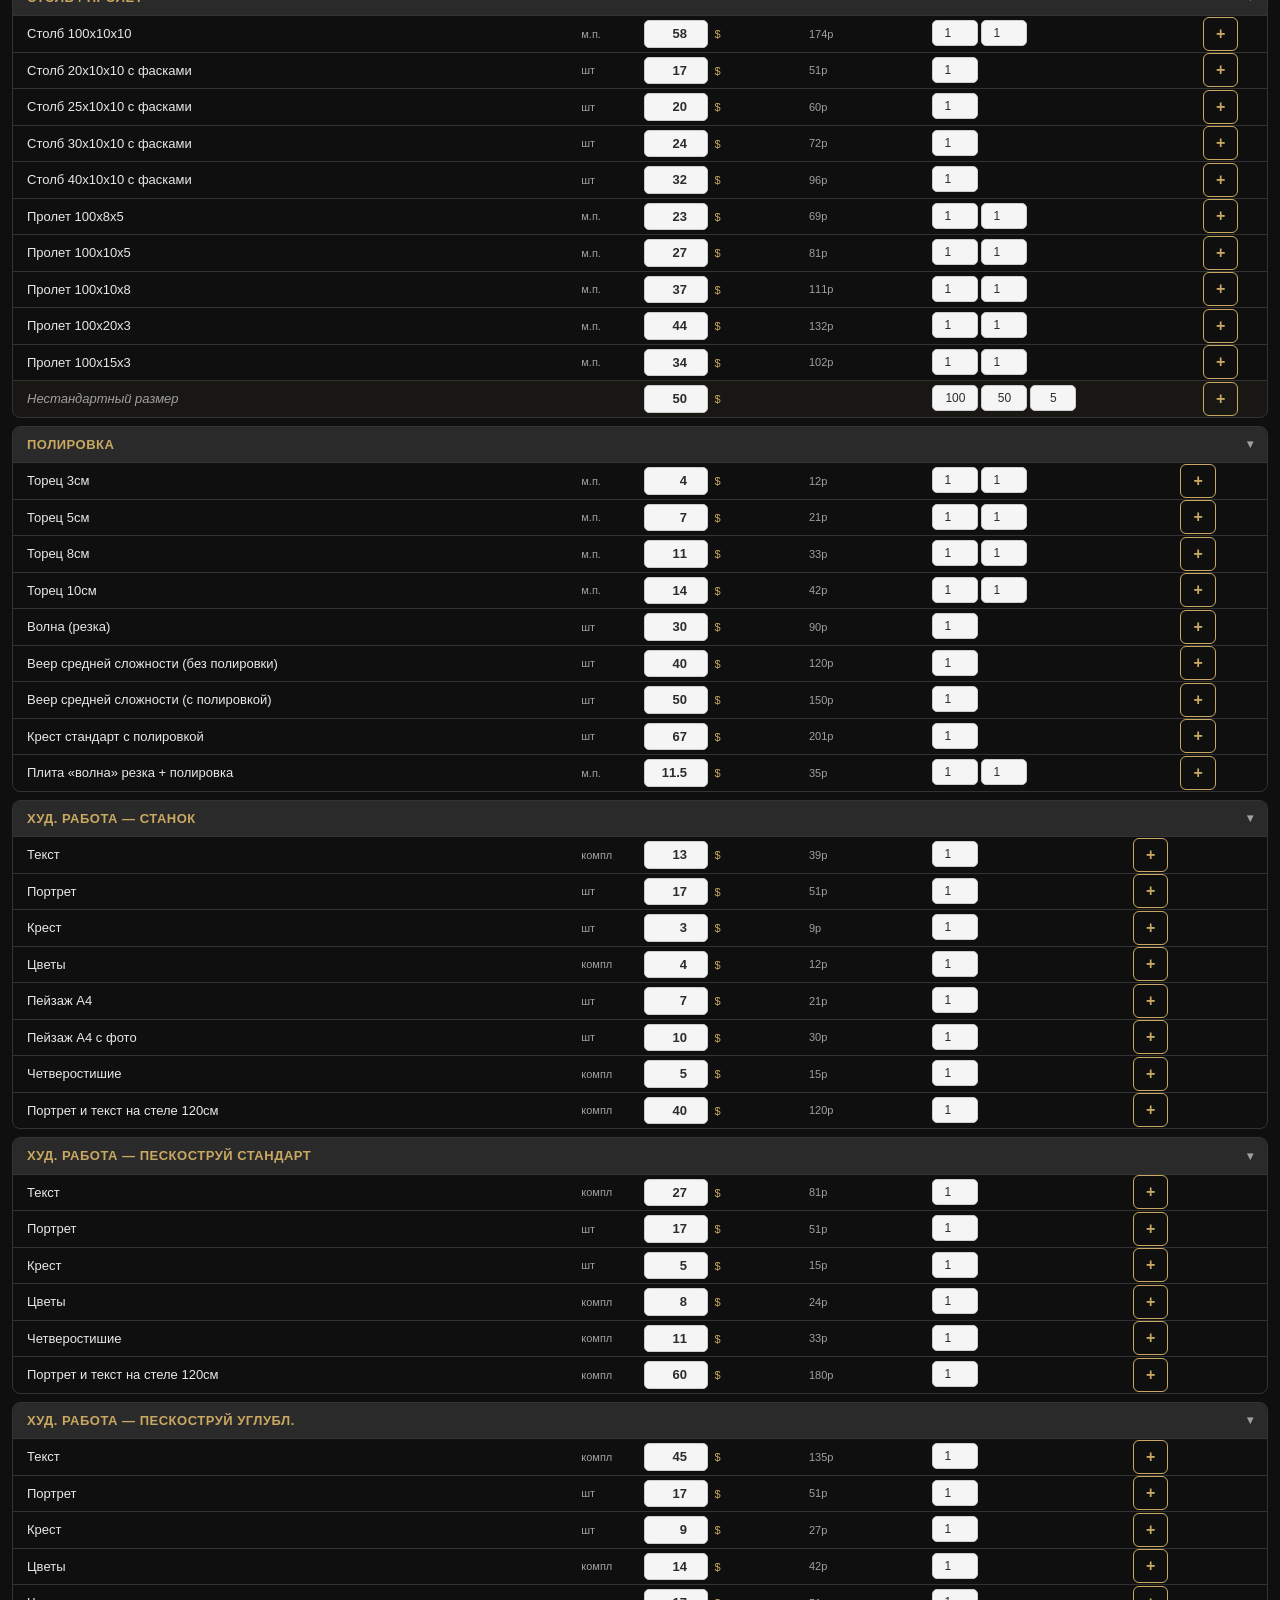
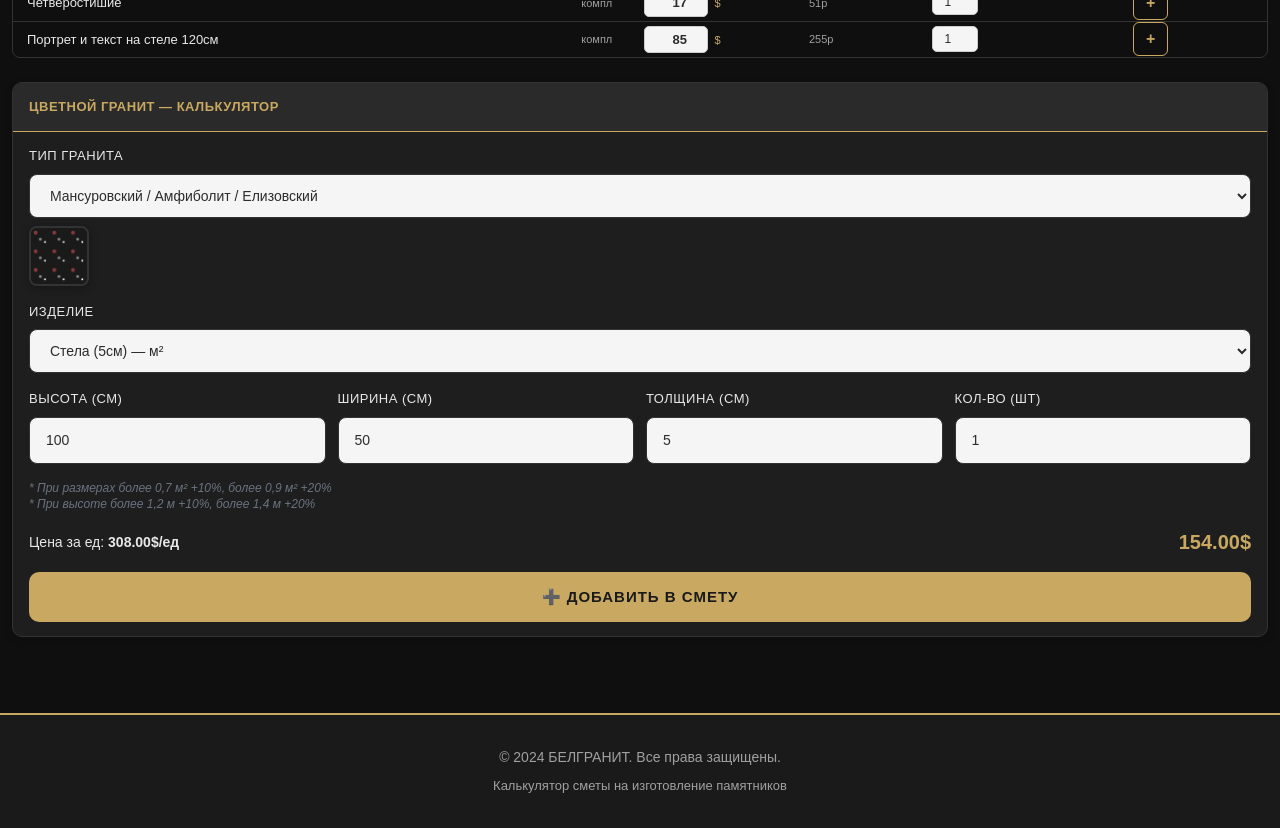
==== commit f0692519: "Update: compact layout, editable prices, logo fix" ====
--- a/index.html
+++ b/index.html
@@ -66,15 +66,15 @@
     <input type="text" id="search" placeholder="🔍 Поиск по названию..." class="w-full px-3 py-2 border rounded text-sm" oninput="filterItems()" style="background: var(--dark-light); color: var(--text); border-color: var(--border);">
   </div>
 
-  <!-- Category Tabs -->
+  <!-- Category Tabs — быстрый переход к разделу -->
   <div class="category-tabs mb-4">
-    <button class="cat-tab active" data-cat="stele" onclick="switchCategory('stele')">Стела</button>
-    <button class="cat-tab" data-cat="pedestal" onclick="switchCategory('pedestal')">Подставка</button>
-    <button class="cat-tab" data-cat="flowerbed" onclick="switchCategory('flowerbed')">Цветник</button>
-    <button class="cat-tab" data-cat="gravestone" onclick="switchCategory('gravestone')">Надгробка</button>
-    <button class="cat-tab" data-cat="art" onclick="switchCategory('art')">Худ. работа</button>
-    <button class="cat-tab" data-cat="post" onclick="switchCategory('post')">Столб, пролёт</button>
-    <button class="cat-tab" data-cat="polish" onclick="switchCategory('polish')">Полировка</button>
+    <button class="cat-tab active" data-cat="stele"     onclick="switchCategory('stele')">Стела</button>
+    <button class="cat-tab" data-cat="pedestal"         onclick="switchCategory('pedestal')">Подставка</button>
+    <button class="cat-tab" data-cat="flowerbed"        onclick="switchCategory('flowerbed')">Цветник</button>
+    <button class="cat-tab" data-cat="gravestone"       onclick="switchCategory('gravestone')">Надгробка</button>
+    <button class="cat-tab" data-cat="art"              onclick="switchCategory('art')">Худ. работа</button>
+    <button class="cat-tab" data-cat="post"             onclick="switchCategory('post')">Столб, пролёт</button>
+    <button class="cat-tab" data-cat="polish"           onclick="switchCategory('polish')">Полировка</button>
   </div>
 
   <!-- Form Selector -->
--- a/styles.css
+++ b/styles.css
@@ -839,3 +839,170 @@
 body.light-theme {
   background: var(--bg);
 }
+
+/* ═══ CATALOG TABLE LAYOUT ═══════════════════════════════════════════════════ */
+
+.catalog-group {
+  margin-bottom: 6px;
+  border: 1px solid var(--border);
+  border-radius: 8px;
+  overflow: hidden;
+}
+
+.catalog-group-header {
+  display: flex;
+  justify-content: space-between;
+  align-items: center;
+  padding: 8px 14px;
+  background: var(--dark-light);
+  cursor: pointer;
+  font-size: 13px;
+  font-weight: 600;
+  color: var(--primary);
+  text-transform: uppercase;
+  letter-spacing: 0.5px;
+  user-select: none;
+  transition: background 0.2s;
+  border-bottom: 1px solid var(--border);
+}
+
+.catalog-group-header:hover {
+  background: var(--dark-lighter);
+}
+
+.catalog-group-arrow {
+  font-size: 12px;
+  color: var(--text-light);
+}
+
+.catalog-group-body {
+  display: block;
+}
+
+.catalog-table {
+  width: 100%;
+  border-collapse: collapse;
+}
+
+.catalog-row {
+  border-bottom: 1px solid var(--border);
+  transition: background 0.15s;
+}
+
+.catalog-row:last-child {
+  border-bottom: none;
+}
+
+.catalog-row:hover {
+  background: var(--dark-lighter);
+}
+
+.catalog-custom-row {
+  background: rgba(201, 169, 97, 0.05);
+}
+
+.catalog-name {
+  padding: 6px 8px 6px 14px;
+  font-size: 13px;
+  color: var(--text);
+  width: 45%;
+}
+
+.catalog-unit {
+  padding: 6px 4px;
+  font-size: 11px;
+  color: var(--text-light);
+  white-space: nowrap;
+  width: 5%;
+}
+
+.catalog-price-cell {
+  padding: 4px 4px;
+  white-space: nowrap;
+  width: 13%;
+}
+
+.catalog-price-input {
+  width: 64px;
+  padding: 3px 5px;
+  font-size: 13px;
+  font-weight: 700;
+  background: var(--input-bg);
+  color: var(--input-text);
+  border: 1px solid #ccc;
+  border-radius: 5px;
+  text-align: right;
+}
+
+.catalog-price-input:focus {
+  outline: none;
+  border-color: var(--primary);
+}
+
+.catalog-currency {
+  font-size: 11px;
+  color: var(--primary);
+  margin-left: 2px;
+}
+
+.catalog-byr {
+  padding: 4px 6px;
+  font-size: 11px;
+  color: var(--text-light);
+  white-space: nowrap;
+  width: 10%;
+}
+
+.catalog-qty-cell {
+  padding: 4px 4px;
+  display: flex;
+  gap: 3px;
+  align-items: center;
+  width: 20%;
+}
+
+.catalog-qty-input {
+  width: 46px;
+  padding: 3px 4px;
+  font-size: 12px;
+  background: var(--input-bg);
+  color: var(--input-text);
+  border: 1px solid #ccc;
+  border-radius: 5px;
+  text-align: center;
+}
+
+.catalog-qty-input:focus {
+  outline: none;
+  border-color: var(--primary);
+}
+
+.catalog-add-btn {
+  padding: 4px 12px;
+  background: transparent;
+  border: 1px solid var(--primary);
+  border-radius: 6px;
+  font-size: 16px;
+  font-weight: 700;
+  color: var(--primary);
+  cursor: pointer;
+  transition: all 0.2s;
+  white-space: nowrap;
+}
+
+.catalog-add-btn:hover {
+  background: var(--primary);
+  color: var(--dark);
+}
+
+/* Скрыть старые item-card */
+.item-card {
+  display: none !important;
+}
+
+@media (max-width: 600px) {
+  .catalog-byr { display: none; }
+  .catalog-name { width: 50%; }
+  .catalog-qty-input { width: 38px; }
+  .catalog-price-input { width: 52px; }
+}
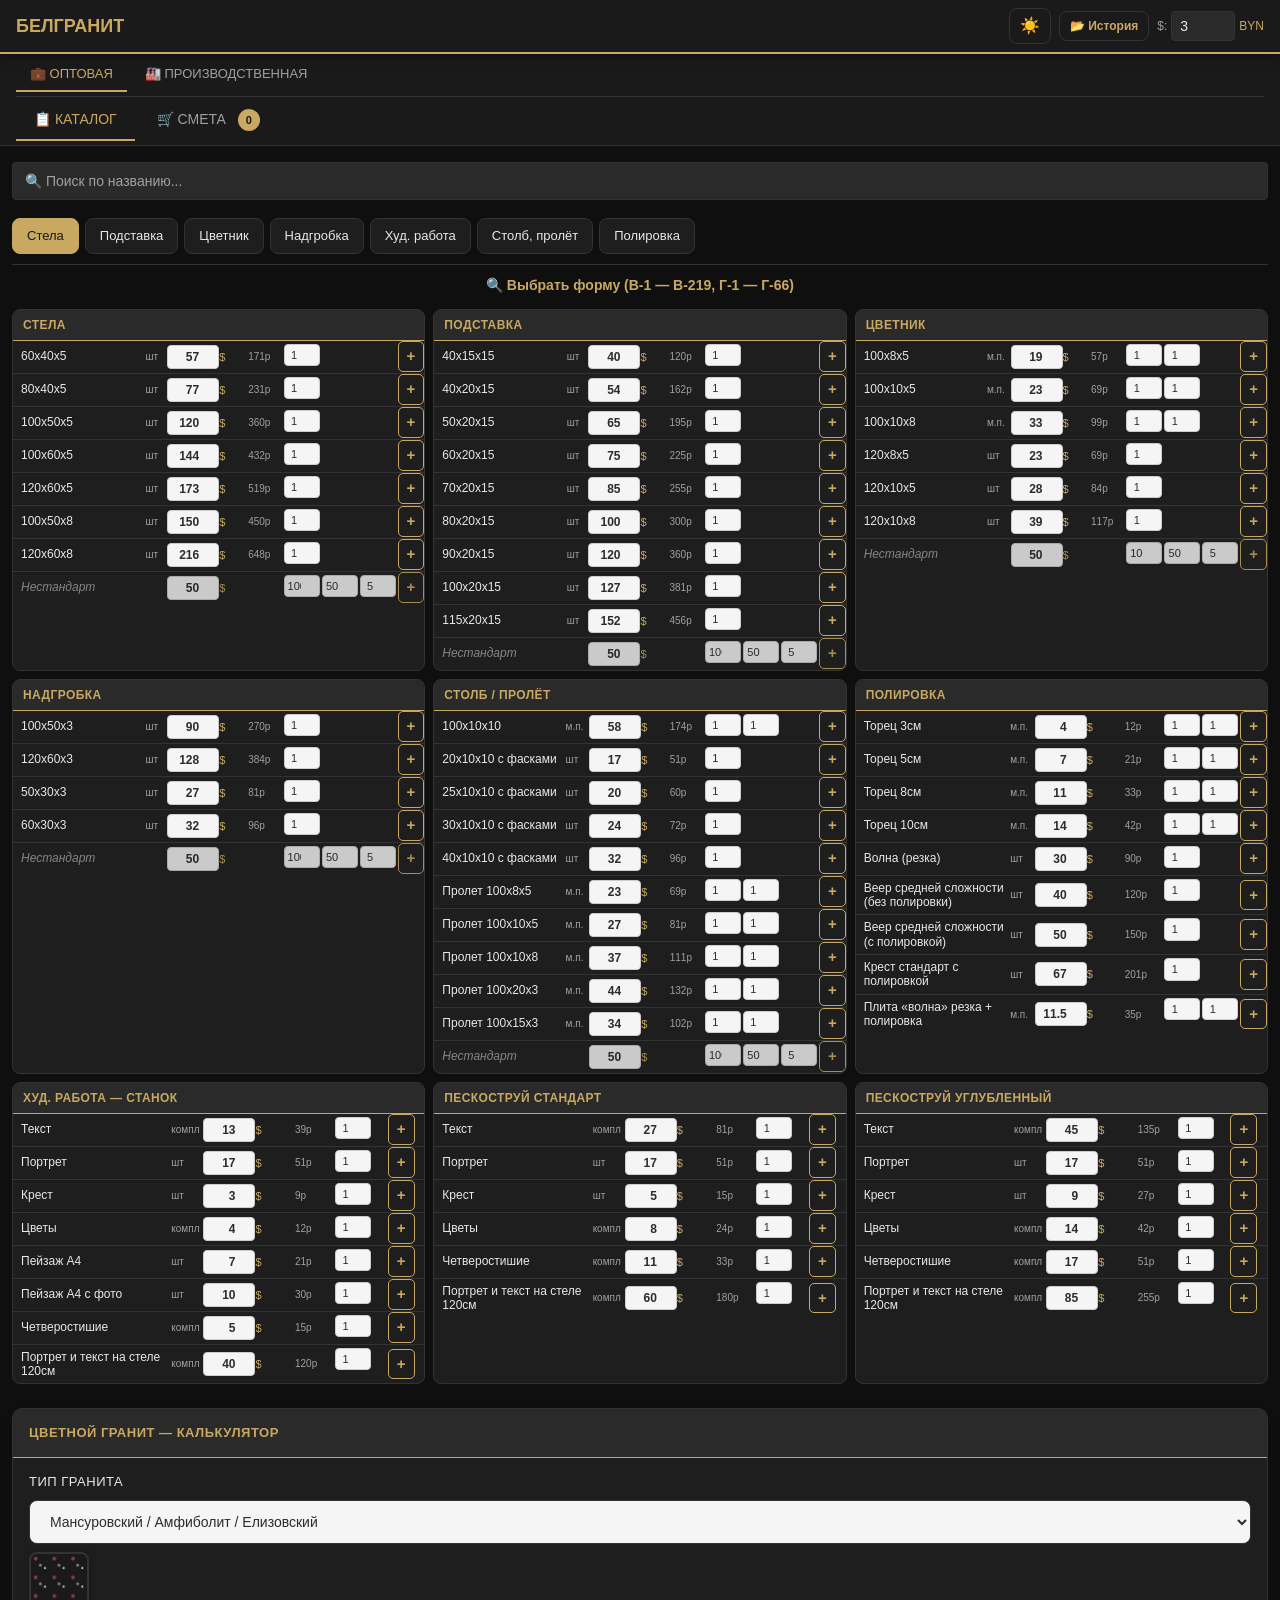
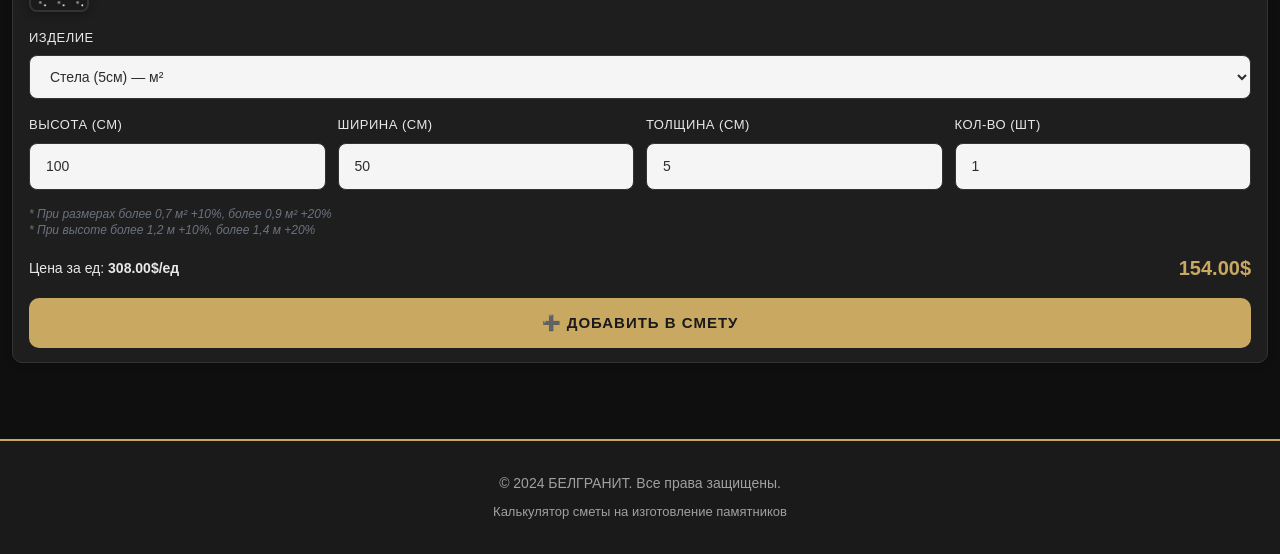
==== commit e491dc67: "Update: compact layout, editable prices, logo fix" ====
--- a/index.html
+++ b/index.html
@@ -66,15 +66,17 @@
     <input type="text" id="search" placeholder="🔍 Поиск по названию..." class="w-full px-3 py-2 border rounded text-sm" oninput="filterItems()" style="background: var(--dark-light); color: var(--text); border-color: var(--border);">
   </div>
 
-  <!-- Category Tabs — быстрый переход к разделу -->
-  <div class="category-tabs mb-4">
-    <button class="cat-tab active" data-cat="stele"     onclick="switchCategory('stele')">Стела</button>
-    <button class="cat-tab" data-cat="pedestal"         onclick="switchCategory('pedestal')">Подставка</button>
-    <button class="cat-tab" data-cat="flowerbed"        onclick="switchCategory('flowerbed')">Цветник</button>
-    <button class="cat-tab" data-cat="gravestone"       onclick="switchCategory('gravestone')">Надгробка</button>
-    <button class="cat-tab" data-cat="art"              onclick="switchCategory('art')">Худ. работа</button>
-    <button class="cat-tab" data-cat="post"             onclick="switchCategory('post')">Столб, пролёт</button>
-    <button class="cat-tab" data-cat="polish"           onclick="switchCategory('polish')">Полировка</button>
+  <!-- Category Tabs — sticky при скролле -->
+  <div class="cat-grid-sticky">
+    <div class="category-tabs">
+      <button class="cat-tab active" data-cat="stele"      onclick="switchCategory('stele')">Стела</button>
+      <button class="cat-tab"        data-cat="pedestal"   onclick="switchCategory('pedestal')">Подставка</button>
+      <button class="cat-tab"        data-cat="flowerbed"  onclick="switchCategory('flowerbed')">Цветник</button>
+      <button class="cat-tab"        data-cat="gravestone" onclick="switchCategory('gravestone')">Надгробка</button>
+      <button class="cat-tab"        data-cat="art"        onclick="switchCategory('art')">Худ. работа</button>
+      <button class="cat-tab"        data-cat="post"       onclick="switchCategory('post')">Столб, пролёт</button>
+      <button class="cat-tab"        data-cat="polish"     onclick="switchCategory('polish')">Полировка</button>
+    </div>
   </div>
 
   <!-- Form Selector -->
--- a/styles.css
+++ b/styles.css
@@ -1006,3 +1006,270 @@
   .catalog-qty-input { width: 38px; }
   .catalog-price-input { width: 52px; }
 }
+
+/* ═══ CATEGORY GRID ═══════════════════════════════════════════════════════════ */
+
+.cat-grid-sticky {
+  position: sticky;
+  top: 52px; /* высота header */
+  z-index: 40;
+  background: var(--bg);
+  padding: 6px 0 8px;
+  margin-bottom: 8px;
+  border-bottom: 1px solid var(--border);
+}
+
+.cat-grid {
+  display: grid;
+  grid-template-columns: repeat(3, 1fr);
+  gap: 5px;
+}
+
+.cat-grid .cat-tab {
+  width: 100%;
+  text-align: center;
+  padding: 8px 4px;
+  font-size: 12px;
+  border-radius: 7px;
+}
+
+/* ═══ CATALOG CARDS GRID (3 в ряд) ═══════════════════════════════════════════ */
+
+.catalog-cards-grid {
+  display: grid;
+  grid-template-columns: repeat(3, 1fr);
+  gap: 6px;
+  padding: 8px;
+}
+
+.catalog-card {
+  background: var(--dark-light);
+  border: 1px solid var(--border);
+  border-radius: 8px;
+  padding: 8px 10px;
+  display: flex;
+  flex-direction: column;
+  gap: 5px;
+  transition: border-color 0.2s;
+}
+
+.catalog-card:hover {
+  border-color: var(--primary);
+}
+
+.catalog-custom-card {
+  border-style: dashed;
+  opacity: 0.85;
+}
+
+.catalog-card-name {
+  font-size: 12px;
+  font-weight: 600;
+  color: var(--text);
+  line-height: 1.3;
+  min-height: 32px;
+}
+
+.catalog-card-unit {
+  font-size: 10px;
+  color: var(--text-light);
+  margin-top: -4px;
+}
+
+.catalog-card-price-row {
+  display: flex;
+  align-items: center;
+  gap: 3px;
+}
+
+.catalog-card-price-row .catalog-price-input {
+  width: 58px;
+  font-size: 14px;
+  font-weight: 700;
+}
+
+.catalog-card-price-row .catalog-byr {
+  font-size: 10px;
+  color: var(--text-light);
+  padding: 0;
+}
+
+.catalog-card-qty-row {
+  display: flex;
+  align-items: center;
+  gap: 3px;
+}
+
+.catalog-card-qty-row .catalog-qty-input {
+  flex: 1;
+  min-width: 0;
+}
+
+.catalog-card-qty-row .catalog-add-btn {
+  flex-shrink: 0;
+}
+
+.catalog-card-dims-row {
+  display: flex;
+  gap: 3px;
+}
+
+.catalog-card-dims-row .catalog-qty-input {
+  flex: 1;
+  min-width: 0;
+}
+
+/* Убираем старые table-стили */
+.catalog-table { display: none; }
+.catalog-row   { display: none; }
+
+@media (max-width: 640px) {
+  .catalog-cards-grid {
+    grid-template-columns: repeat(2, 1fr);
+  }
+}
+
+/* ═══ CATALOG 3-COLUMN LAYOUT ═══════════════════════════════════════════════ */
+
+.cat-layout {
+  display: flex;
+  flex-direction: column;
+  gap: 8px;
+}
+
+.cat-row-3 {
+  display: grid;
+  grid-template-columns: repeat(3, 1fr);
+  gap: 8px;
+  align-items: stretch;
+}
+
+.cat-col {
+  border: 1px solid var(--border);
+  border-radius: 8px;
+  overflow: hidden;
+  background: var(--card-bg);
+  display: flex;
+  flex-direction: column;
+}
+
+.cat-col-header {
+  background: var(--dark-light);
+  border-bottom: 1px solid var(--primary);
+  padding: 6px 10px;
+  font-size: 12px;
+  font-weight: 700;
+  color: var(--primary);
+  text-transform: uppercase;
+  letter-spacing: 0.4px;
+  flex-shrink: 0;
+}
+
+.cat-col-table {
+  width: 100%;
+  border-collapse: collapse;
+}
+
+.cat-row {
+  border-bottom: 1px solid var(--border);
+}
+
+.cat-row:last-child { border-bottom: none; }
+
+.cat-row:hover { background: var(--dark-lighter); }
+
+.cat-custom-row { opacity: 0.8; }
+
+.cat-row-name {
+  padding: 5px 4px 5px 8px;
+  font-size: 12px;
+  color: var(--text);
+  line-height: 1.2;
+  width: 38%;
+}
+
+.cat-row-unit {
+  font-size: 10px;
+  color: var(--text-light);
+  white-space: nowrap;
+  padding: 5px 2px;
+  width: 6%;
+}
+
+.cat-row-price {
+  padding: 4px 2px;
+  white-space: nowrap;
+  width: 22%;
+  font-size: 11px;
+  color: var(--primary);
+}
+
+.cat-price-inp {
+  width: 52px;
+  padding: 2px 4px;
+  font-size: 12px;
+  font-weight: 700;
+  background: var(--input-bg);
+  color: var(--input-text);
+  border: 1px solid #ccc;
+  border-radius: 4px;
+  text-align: right;
+}
+
+.cat-price-inp:focus { outline: none; border-color: var(--primary); }
+
+.cat-row-byr {
+  font-size: 10px;
+  color: var(--text-light);
+  padding: 4px 3px;
+  width: 10%;
+  white-space: nowrap;
+}
+
+.cat-row-qty {
+  padding: 3px 2px;
+  display: flex;
+  gap: 2px;
+  align-items: center;
+  width: 16%;
+}
+
+.cat-qty-inp {
+  width: 36px;
+  padding: 2px 3px;
+  font-size: 11px;
+  background: var(--input-bg);
+  color: var(--input-text);
+  border: 1px solid #ccc;
+  border-radius: 4px;
+  text-align: center;
+}
+
+.cat-qty-inp:focus { outline: none; border-color: var(--primary); }
+
+.cat-add-btn {
+  padding: 3px 8px;
+  background: transparent;
+  border: 1px solid var(--primary);
+  border-radius: 5px;
+  font-size: 15px;
+  font-weight: 700;
+  color: var(--primary);
+  cursor: pointer;
+  transition: all 0.2s;
+  white-space: nowrap;
+}
+
+.cat-add-btn:hover {
+  background: var(--primary);
+  color: var(--dark);
+}
+
+@media (max-width: 900px) {
+  .cat-row-3 { grid-template-columns: repeat(2, 1fr); }
+}
+
+@media (max-width: 560px) {
+  .cat-row-3 { grid-template-columns: 1fr; }
+  .cat-row-byr { display: none; }
+}
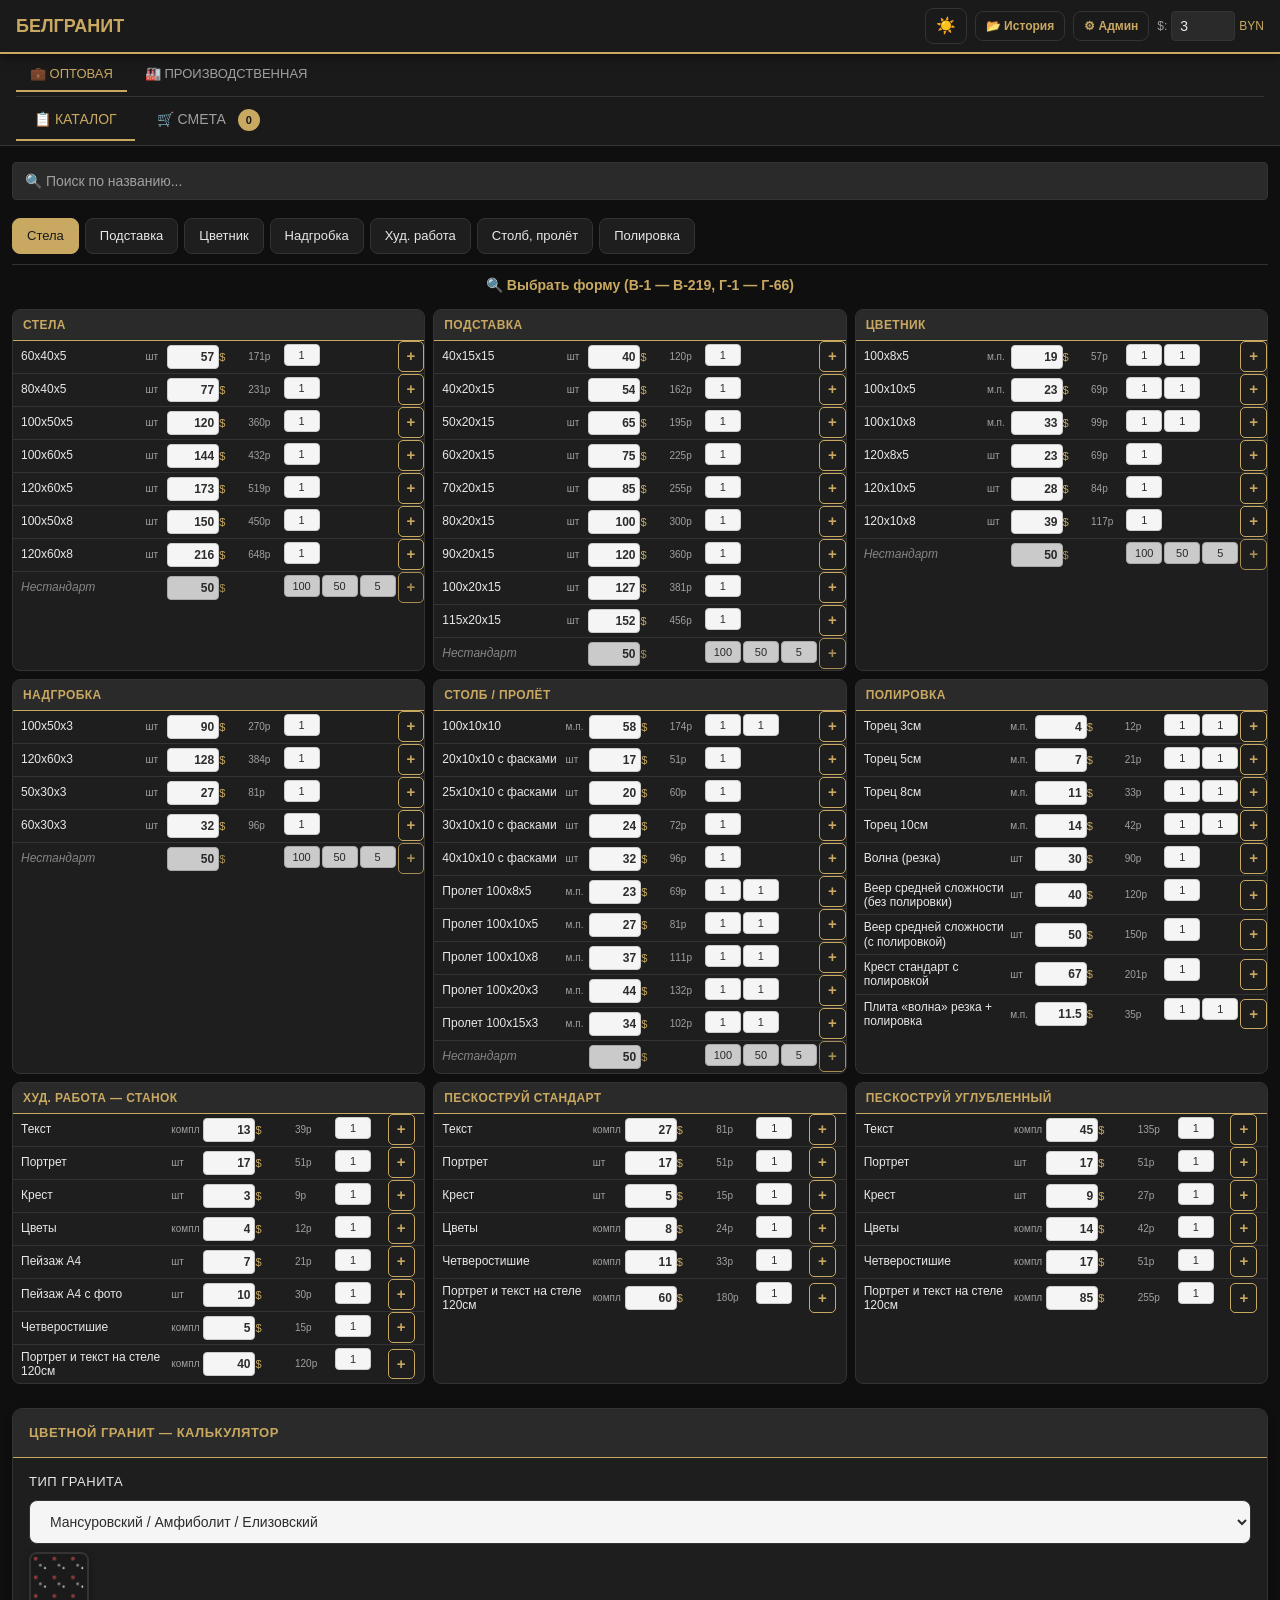
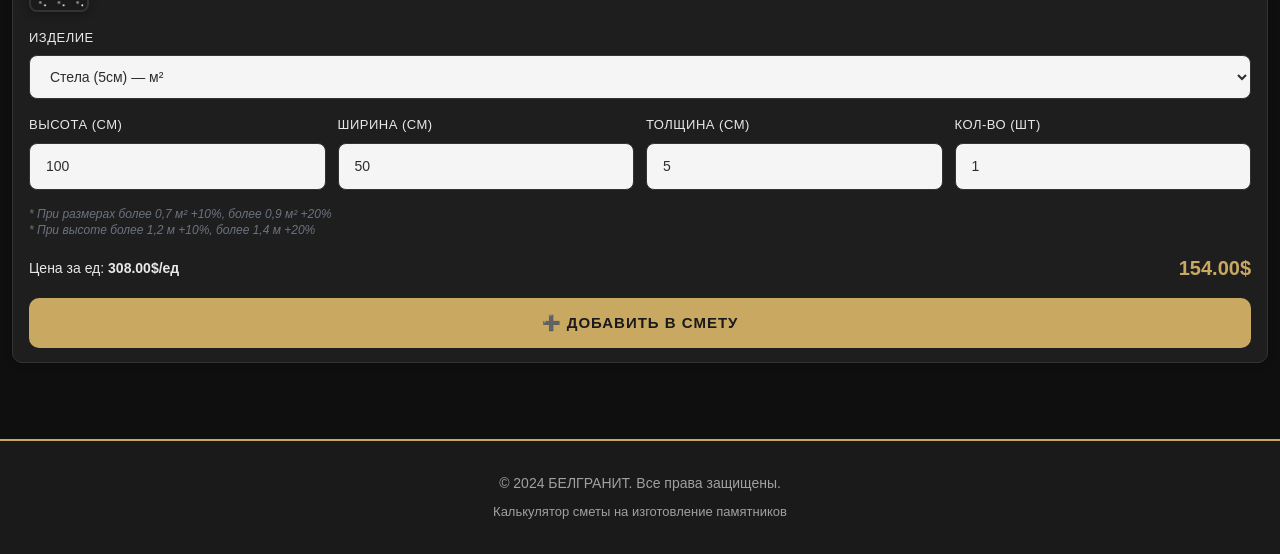
==== commit 24255b40: "Add admin panel with price editor" ====
--- a/index.html
+++ b/index.html
@@ -26,6 +26,10 @@
           style="background:transparent; border:1px solid var(--border); border-radius:8px; padding:5px 10px; cursor:pointer; font-size:12px; color:var(--primary); font-weight:600;">
           📂 История
         </button>
+        <a href="admin.html" title="Панель администратора"
+          style="background:transparent; border:1px solid var(--border); border-radius:8px; padding:5px 10px; cursor:pointer; font-size:12px; color:var(--primary); font-weight:600; text-decoration:none;">
+          ⚙ Админ
+        </a>
         <div class="flex items-center gap-1">
           <span class="text-xs" style="color: var(--text-light);">$:</span>
           <input type="number" id="rate" value="3" step="0.01" class="w-16 px-2 py-1 border rounded text-sm" oninput="updateRate()" style="background: var(--dark-light); color: var(--text); border-color: var(--border);">
@@ -50,6 +54,9 @@
     <div class="flex gap-1 py-1">
       <button id="tab_catalog" onclick="switchTab('catalog')" class="main-tab active">
         📋 КАТАЛОГ
+      </button>
+      <button id="tab_granit" onclick="switchTab('granit')" class="main-tab">
+        💎 ГРАНИТ
       </button>
       <button id="tab_estimate" onclick="switchTab('estimate')" class="main-tab">
         🛒 СМЕТА <span id="cart_count" class="cart-badge">0</span>
@@ -153,6 +160,19 @@
       </button>
     </div>
   </div>
+
+</div>
+
+<!-- Granit View -->
+<div id="granit_view" class="container mx-auto px-3 py-4 hidden">
+  
+  <!-- Search -->
+  <div class="mb-3">
+    <input type="text" id="granit_search" placeholder="🔍 Поиск по названию..." class="w-full px-3 py-2 border rounded text-sm" oninput="filterGranitItems()" style="background: var(--dark-light); color: var(--text); border-color: var(--border);">
+  </div>
+
+  <!-- Granit Items List -->
+  <div id="granit_items_list" class="space-y-2"></div>
 
 </div>
 
--- a/styles.css
+++ b/styles.css
@@ -599,6 +599,18 @@
   .modal {
     display: none !important;
   }
+  
+  /* Скрываем информацию о заказчике при печати */
+  .card:has(h3:contains("Информация о заказчике")),
+  .card-header:has(h3:contains("Информация о заказчике")),
+  #client_name, #client_phone, #order_date, #order_note {
+    display: none !important;
+  }
+  
+  /* Скрываем весь блок с информацией о заказчике */
+  .lg\\:col-span-2 > .card:nth-child(2) {
+    display: none !important;
+  }
 
   /* Белый фон и чёрный текст */
   *, *::before, *::after {
@@ -995,10 +1007,7 @@
   color: var(--dark);
 }
 
-/* Скрыть старые item-card */
-.item-card {
-  display: none !important;
-}
+/* Item cards are used in forms modal and should be visible */
 
 @media (max-width: 600px) {
   .catalog-byr { display: none; }
@@ -1273,3 +1282,16 @@
   .cat-row-3 { grid-template-columns: 1fr; }
   .cat-row-byr { display: none; }
 }
+
+
+/* ═══ REMOVE NUMBER INPUT ARROWS ════════════════════════════════════════════*/
+input[type="number"]::-webkit-inner-spin-button,
+input[type="number"]::-webkit-outer-spin-button {
+  -webkit-appearance: none;
+  margin: 0;
+}
+
+input[type="number"] {
+  -moz-appearance: textfield;
+  appearance: textfield;
+}
